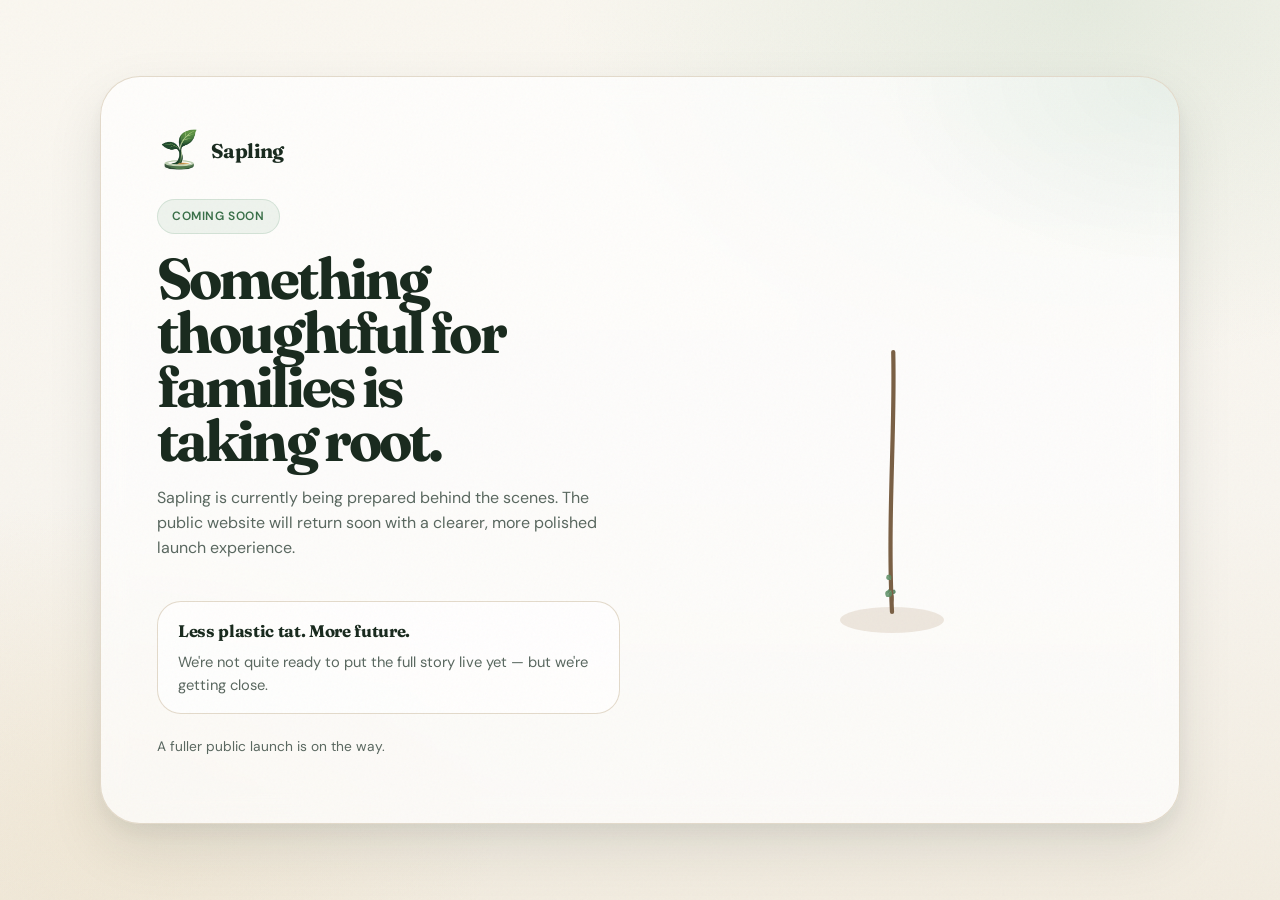
==== index.html @ 459cd0f6 "feat: rebuild tree animation as canvas-based growing sapling" ====
<!DOCTYPE html>
<html lang="en-GB">
<head>
  <link rel="icon" href="/sapling.ico" sizes="any">
  <link rel="icon" type="image/png" href="/sapling.png">
  <link rel="apple-touch-icon" href="/sapling.png">
  <link rel="preconnect" href="https://fonts.googleapis.com">
  <link rel="preconnect" href="https://fonts.gstatic.com" crossorigin>
  <link href="https://fonts.googleapis.com/css2?family=DM+Sans:ital,opsz,wght@0,9..40,400;0,9..40,500;0,9..40,600;0,9..40,700;1,9..40,400&family=Fraunces:ital,opsz,wght@0,9..144,400;0,9..144,600;0,9..144,700;0,9..144,800;1,9..144,400;1,9..144,700&display=swap" rel="stylesheet">
  <meta charset="UTF-8" />
  <meta name="viewport" content="width=device-width, initial-scale=1.0" />
  <title>Sapling — Coming soon</title>
  <meta name="description" content="Sapling is preparing something thoughtful for families. Public website coming soon." />
  <style>
    :root {
      --bg: #f8f5ef; --text: #1a2b1f; --muted: #5a6860;
      --line: #e0d6c6; --green: #3a7049;
      --sh-lg: 0 8px 18px rgba(26,43,31,.05), 0 24px 56px rgba(26,43,31,.10);
      --radius: 24px; --radius-xl: 40px; --max: 1080px;
    }
    *, *::before, *::after { box-sizing: border-box; }
    body {
      margin: 0; min-height: 100vh;
      font-family: 'DM Sans', ui-sans-serif, system-ui, sans-serif;
      color: var(--text);
      background-color: var(--bg);
      background-image:
        radial-gradient(ellipse 820px 560px at 85% 0%, rgba(104,160,120,.14) 0%, transparent 65%),
        radial-gradient(ellipse 620px 480px at 8% 90%, rgba(200,154,63,.08) 0%, transparent 65%),
        linear-gradient(180deg, #faf7f0 0%, #f8f5ef 55%, #f2ece0 100%);
      line-height: 1.55; -webkit-font-smoothing: antialiased;
      display: grid; place-items: center; padding: 24px;
    }
    body::after {
      content: ''; position: fixed; inset: 0; pointer-events: none; z-index: 9999;
      background-image: url("data:image/svg+xml,%3Csvg viewBox='0 0 512 512' xmlns='http://www.w3.org/2000/svg'%3E%3Cfilter id='n'%3E%3CfeTurbulence type='fractalNoise' baseFrequency='0.75' numOctaves='4' stitchTiles='stitch'/%3E%3C/filter%3E%3Crect width='100%25' height='100%25' filter='url(%23n)'/%3E%3C/svg%3E");
      opacity: .032; mix-blend-mode: multiply;
    }
    .panel {
      width: min(var(--max), 100%);
      background: rgba(255,255,255,.72);
      border: 1px solid rgba(224,214,198,.9);
      border-radius: var(--radius-xl);
      box-shadow: var(--sh-lg);
      backdrop-filter: blur(12px);
      padding: 52px 56px;
      overflow: hidden; position: relative;
      display: grid; grid-template-columns: 1fr 1fr;
      gap: 40px; align-items: center; min-height: 520px;
    }
    .panel::before {
      content: ''; position: absolute; inset: 0;
      background: radial-gradient(ellipse 500px 320px at 100% 0%, rgba(104,160,120,.12) 0%, transparent 60%);
      pointer-events: none;
    }
    .panel-text {
      display: flex; flex-direction: column; align-items: flex-start;
      position: relative; z-index: 1;
    }
    .panel-tree {
      display: flex; align-items: flex-end; justify-content: center;
      position: relative; z-index: 1;
    }
    .brand {
      display: inline-flex; align-items: center; gap: 12px;
      font-family: 'Fraunces', serif; font-weight: 700;
      font-size: 1.25rem; letter-spacing: -.03em;
    }
    .brand img { width: 42px; height: 42px; object-fit: contain; }
    .eyebrow {
      display: inline-flex; align-items: center; gap: 8px;
      margin-top: 28px; align-self: flex-start;
      background: rgba(104,160,120,.1); color: var(--green);
      border: 1px solid rgba(104,160,120,.2);
      padding: 7px 14px; border-radius: 999px;
      font-weight: 600; font-size: 12px; letter-spacing: .05em; text-transform: uppercase;
    }
    h1 {
      margin: 18px 0 0;
      font-family: 'Fraunces', Georgia, serif;
      font-size: clamp(2.4rem, 4.5vw, 4.4rem);
      line-height: .94; letter-spacing: -.05em; max-width: 10ch;
    }
    .lead {
      margin-top: 18px; max-width: 36rem;
      color: var(--muted); font-size: clamp(1rem, 1.2vw, 1.1rem);
    }
    .quote {
      margin-top: 24px; padding: 16px 20px;
      border-radius: var(--radius);
      background: rgba(255,255,255,.7);
      border: 1px solid rgba(224,214,198,.9);
    }
    .quote strong {
      display: block; font-family: 'Fraunces', serif;
      font-size: 1.05rem; letter-spacing: -.02em;
    }
    .quote span { display: block; margin-top: 7px; color: var(--muted); font-size: .92rem; }
    .foot { margin-top: 22px; color: var(--muted); font-size: .86rem; }
    #treeCanvas { display: block; }
    @media (max-width: 800px) {
      .panel { grid-template-columns: 1fr; padding: 32px 28px; min-height: unset; gap: 0; }
      .panel-tree { margin-top: 24px; }
      .eyebrow { margin-top: 22px; }
      h1 { max-width: 100%; }
    }
  </style>
</head>
<body>
  <main class="panel">
    <div class="panel-text">
      <div class="brand">
        <img src="/sapling.png" alt="Sapling logo">
        <span>Sapling</span>
      </div>
      <span class="eyebrow">Coming soon</span>
      <h1>Something thoughtful for families is taking root.</h1>
      <p class="lead">Sapling is currently being prepared behind the scenes. The public website will return soon with a clearer, more polished launch experience.</p>
      <div class="quote">
        <strong>Less plastic tat. More future.</strong>
        <span>We're not quite ready to put the full story live yet — but we're getting close.</span>
      </div>
      <p class="foot">A fuller public launch is on the way.</p>
    </div>
    <div class="panel-tree" aria-hidden="true">
      <canvas id="treeCanvas" width="300" height="420"></canvas>
    </div>
  </main>

  <script>
  (function () {
    var canvas = document.getElementById('treeCanvas');
    var ctx = canvas.getContext('2d');
    var W = canvas.width, H = canvas.height;

    // Responsive size on mobile
    if (window.innerWidth <= 800) {
      canvas.width = 240; canvas.height = 300;
      W = 240; H = 300;
    }

    var GY = H - 48;   // ground y
    var RX = W * 0.5;  // root x

    // Colours
    var TRUNK  = '#7a6045';
    var BARK   = '#9a7a58';
    var LD     = '#2d5e3c';
    var LM     = '#3a7049';
    var LL     = '#5d9066';
    var LH     = '#7ab580';
    var GOLD   = '#c89a3f';
    var SOIL   = 'rgba(165,135,95,0.18)';

    // Cubic bezier eval
    function cbez(p0, p1, p2, p3, t) {
      var u=1-t;
      return {
        x: u*u*u*p0.x + 3*u*u*t*p1.x + 3*u*t*t*p2.x + t*t*t*p3.x,
        y: u*u*u*p0.y + 3*u*u*t*p1.y + 3*u*t*t*p2.y + t*t*t*p3.y
      };
    }
    function lerp(a,b,t){return a+(b-a)*t;}
    function clamp(v,a,b){return Math.max(a,Math.min(b,v));}
    function easeOut3(t){return 1-Math.pow(1-t,3);}
    function easeOut2(t){return 1-Math.pow(1-t,2);}

    // Trunk bezier — thin sapling curve, slightly bowing left
    var TH = GY - 30;  // trunk total pixel height
    var tp = [
      {x: RX,     y: GY},
      {x: RX - 6, y: GY - TH*0.35},
      {x: RX + 9, y: GY - TH*0.68},
      {x: RX - 4, y: GY - TH}
    ];

    function trunkAt(t) { return cbez(tp[0],tp[1],tp[2],tp[3],t); }
    function trunkDir(t) {
      var dt=0.01, a=trunkAt(Math.max(0,t-dt)), b=trunkAt(Math.min(1,t+dt));
      return Math.atan2(b.y-a.y, b.x-a.x);
    }

    // Leaves: {t, side(-1/0/1), sz, col, bloom}
    var leafDefs = [
      {t:0.08, side:-1, sz:8,  col:LL,  bloom:0.20},
      {t:0.12, side: 1, sz:7,  col:LL,  bloom:0.23},
      {t:0.18, side:-1, sz:9,  col:LM,  bloom:0.27},
      {t:0.23, side: 1, sz:8,  col:LM,  bloom:0.30},
      {t:0.30, side:-1, sz:10, col:LM,  bloom:0.35},
      {t:0.36, side: 1, sz:9,  col:LD,  bloom:0.39},
      {t:0.43, side:-1, sz:10, col:LD,  bloom:0.44},
      {t:0.50, side: 1, sz:11, col:LM,  bloom:0.49},
      {t:0.56, side:-1, sz:10, col:LD,  bloom:0.54},
      {t:0.63, side: 1, sz:10, col:LM,  bloom:0.59},
      {t:0.70, side:-1, sz:9,  col:LD,  bloom:0.64},
      {t:0.76, side: 1, sz:9,  col:LM,  bloom:0.68},
      {t:0.83, side:-1, sz:8,  col:LD,  bloom:0.73},
      {t:0.88, side: 1, sz:8,  col:LM,  bloom:0.77},
      {t:0.93, side:-1, sz:7,  col:LD,  bloom:0.81},
      {t:0.97, side: 1, sz:7,  col:LM,  bloom:0.85},
      {t:1.00, side: 0, sz:9,  col:LH,  bloom:0.90},  // tip
      // Gold accent leaves
      {t:0.22, side:-1, sz:5,  col:GOLD, bloom:0.32},
      {t:0.51, side: 1, sz:5,  col:GOLD, bloom:0.55},
      {t:0.87, side:-1, sz:4,  col:GOLD, bloom:0.84},
    ];

    // Branches: {trunkT, angleDeg, len, width, bloom, leafTips}
    var branchDefs = [
      {trunkT:0.28, angleDeg:-58, len:H*0.14, w:2.2, bloom:0.40, tips:[LM,LL]},
      {trunkT:0.37, angleDeg: 54, len:H*0.13, w:2.2, bloom:0.46, tips:[LD,LM]},
      {trunkT:0.50, angleDeg:-48, len:H*0.12, w:1.8, bloom:0.54, tips:[LM,LH]},
      {trunkT:0.60, angleDeg: 46, len:H*0.11, w:1.8, bloom:0.60, tips:[LD,LM]},
      {trunkT:0.71, angleDeg:-40, len:H*0.09, w:1.4, bloom:0.67, tips:[LM]},
      {trunkT:0.80, angleDeg: 38, len:H*0.08, w:1.4, bloom:0.73, tips:[LD]},
      {trunkT:0.89, angleDeg:-32, len:H*0.06, w:1.0, bloom:0.79, tips:[LM]},
      {trunkT:0.94, angleDeg: 30, len:H*0.05, w:1.0, bloom:0.84, tips:[LH]},
    ];

    // Draw a single teardrop leaf
    function drawLeaf(x, y, angle, sz, alpha, col) {
      ctx.save();
      ctx.globalAlpha = alpha;
      ctx.translate(x, y);
      ctx.rotate(angle);
      ctx.beginPath();
      ctx.moveTo(0, 0);
      ctx.bezierCurveTo( sz*0.55,-sz*0.25, sz*0.65,-sz*0.75, 0,-sz);
      ctx.bezierCurveTo(-sz*0.65,-sz*0.75,-sz*0.55,-sz*0.25, 0, 0);
      ctx.fillStyle = col;
      ctx.fill();
      // mid vein
      ctx.beginPath();
      ctx.moveTo(0,0);
      ctx.lineTo(0,-sz*0.72);
      ctx.strokeStyle = 'rgba(255,255,255,0.22)';
      ctx.lineWidth = 0.6;
      ctx.stroke();
      ctx.restore();
    }

    // Trunk segment drawing (stroked bezier up to t=progress)
    function drawTrunk(progress) {
      var steps = 80;
      ctx.beginPath();
      var p = trunkAt(0);
      ctx.moveTo(p.x, p.y);
      for (var i=1; i<=steps; i++) {
        var t = (i/steps)*progress;
        p = trunkAt(t);
        ctx.lineTo(p.x, p.y);
      }
      // gradient stroke: thicker at base
      var baseW = W*0.018, tipW = W*0.005;
      ctx.strokeStyle = TRUNK;
      ctx.lineWidth = lerp(baseW, tipW, progress*0.4);
      ctx.lineCap = 'round';
      ctx.lineJoin = 'round';
      ctx.stroke();
    }

    // Draw a branch
    function drawBranch(b, progress) {
      if (progress <= 0) return;
      var bp = trunkAt(b.trunkT);
      var baseAng = trunkDir(b.trunkT);
      var ang = baseAng + b.angleDeg * Math.PI/180;
      var ex = bp.x + Math.cos(ang)*b.len*progress;
      var ey = bp.y + Math.sin(ang)*b.len*progress;
      // slight bow
      var cx = bp.x + Math.cos(ang)*b.len*0.45 + Math.sin(ang)*5;
      var cy = bp.y + Math.sin(ang)*b.len*0.45 - Math.cos(ang)*5;
      ctx.beginPath();
      ctx.moveTo(bp.x, bp.y);
      ctx.quadraticCurveTo(cx, cy, ex, ey);
      ctx.strokeStyle = BARK;
      ctx.lineWidth = b.w;
      ctx.lineCap = 'round';
      ctx.stroke();
      // tip leaves
      if (progress > 0.7) {
        var tp2 = clamp((progress-0.7)/0.3, 0, 1);
        for (var i=0; i<b.tips.length; i++) {
          var offset = (i - (b.tips.length-1)*0.5) * 0.35;
          var la = ang - Math.PI/2 + offset;
          drawLeaf(ex, ey, la, 8-i, easeOut2(tp2)*0.9, b.tips[i]);
        }
      }
    }

    function drawSoil() {
      ctx.beginPath();
      ctx.ellipse(RX, GY+8, 52, 13, 0, 0, Math.PI*2);
      ctx.fillStyle = SOIL;
      ctx.fill();
    }

    // Tiny seed/sprout at very start (phase 0-0.08)
    function drawSprout(phase) {
      if (phase <= 0) return;
      var h = 18*phase;
      // tiny curved stem
      ctx.beginPath();
      ctx.moveTo(RX, GY-2);
      ctx.bezierCurveTo(RX-2, GY-h*0.4, RX+3, GY-h*0.7, RX, GY-h);
      ctx.strokeStyle = TRUNK;
      ctx.lineWidth = 1.8;
      ctx.lineCap = 'round';
      ctx.stroke();
      // seed leaves
      if (phase > 0.4) {
        var la = clamp((phase-0.4)/0.6, 0, 1);
        var sx = RX, sy = GY-h;
        drawLeaf(sx, sy, -0.6, 6*la, la*0.8, LL);
        drawLeaf(sx, sy,  0.6, 5*la, la*0.8, LM);
      }
    }

    var startTime = null;
    var TOTAL = 8500; // ms for full growth

    function draw(ts) {
      if (!startTime) startTime = ts;
      var raw = clamp((ts-startTime)/TOTAL, 0, 1);

      ctx.clearRect(0, 0, W, H);
      drawSoil();

      // Phase gating:
      // 0–0.10 : sprout
      // 0.08–0.60: trunk grows
      // 0.38+  : leaves emerge
      // 0.40+  : branches extend

      // Sprout
      var sproutP = clamp(raw/0.10, 0, 1);
      drawSprout(easeOut2(sproutP));

      // Trunk (overlaps sprout, fades in naturally)
      var trunkP = clamp((raw-0.06)/0.54, 0, 1);
      if (trunkP > 0) drawTrunk(easeOut3(trunkP));

      // Leaves
      for (var i=0; i<leafDefs.length; i++) {
        var ld = leafDefs[i];
        if (raw < ld.bloom) continue;
        var lp = clamp((raw-ld.bloom)/0.07, 0, 1);
        var spring = 1 + Math.sin(lp*Math.PI)*0.25; // little overshoot
        var scale = easeOut2(lp) * (lp < 0.5 ? spring : 1);
        var tp3 = trunkAt(ld.t * easeOut3(trunkP));
        if (tp3.y > GY+2) continue;
        var baseAng = trunkDir(ld.t * Math.max(easeOut3(trunkP),0.01));
        var leafAng;
        if (ld.side === 0) {
          leafAng = baseAng - Math.PI/2;
        } else {
          leafAng = baseAng + ld.side * (0.85 + ld.t*0.25);
        }
        ctx.save();
        ctx.translate(tp3.x, tp3.y);
        ctx.scale(scale, scale);
        ctx.translate(-tp3.x, -tp3.y);
        drawLeaf(tp3.x, tp3.y, leafAng, ld.sz, 0.88, ld.col);
        ctx.restore();
      }

      // Branches
      for (var j=0; j<branchDefs.length; j++) {
        var bd = branchDefs[j];
        if (raw < bd.bloom) continue;
        var bp2 = clamp((raw-bd.bloom)/0.14, 0, 1);
        drawBranch(bd, easeOut3(bp2));
      }

      if (raw < 1) {
        requestAnimationFrame(draw);
      } else {
        requestAnimationFrame(sway);
      }
    }

    // After growth: gentle sway loop
    var swayStart = null;
    function sway(ts) {
      if (!swayStart) swayStart = ts;
      var angle = Math.sin((ts-swayStart)*0.00065) * 0.022;
      ctx.clearRect(0, 0, W, H);
      ctx.save();
      ctx.translate(RX, GY);
      ctx.rotate(angle);
      ctx.translate(-RX, -GY);
      drawSoil();
      drawTrunk(1);
      for (var i=0; i<leafDefs.length; i++) {
        var ld = leafDefs[i];
        var tp4 = trunkAt(ld.t);
        if (tp4.y > GY+2) continue;
        var baseAng = trunkDir(ld.t);
        var leafAng = ld.side===0 ? baseAng-Math.PI/2 : baseAng+ld.side*(0.85+ld.t*0.25);
        drawLeaf(tp4.x, tp4.y, leafAng, ld.sz, 0.88, ld.col);
      }
      for (var j=0; j<branchDefs.length; j++) {
        drawBranch(branchDefs[j], 1);
      }
      ctx.restore();
      requestAnimationFrame(sway);
    }

    requestAnimationFrame(draw);
  })();
  </script>
</body>
</html>
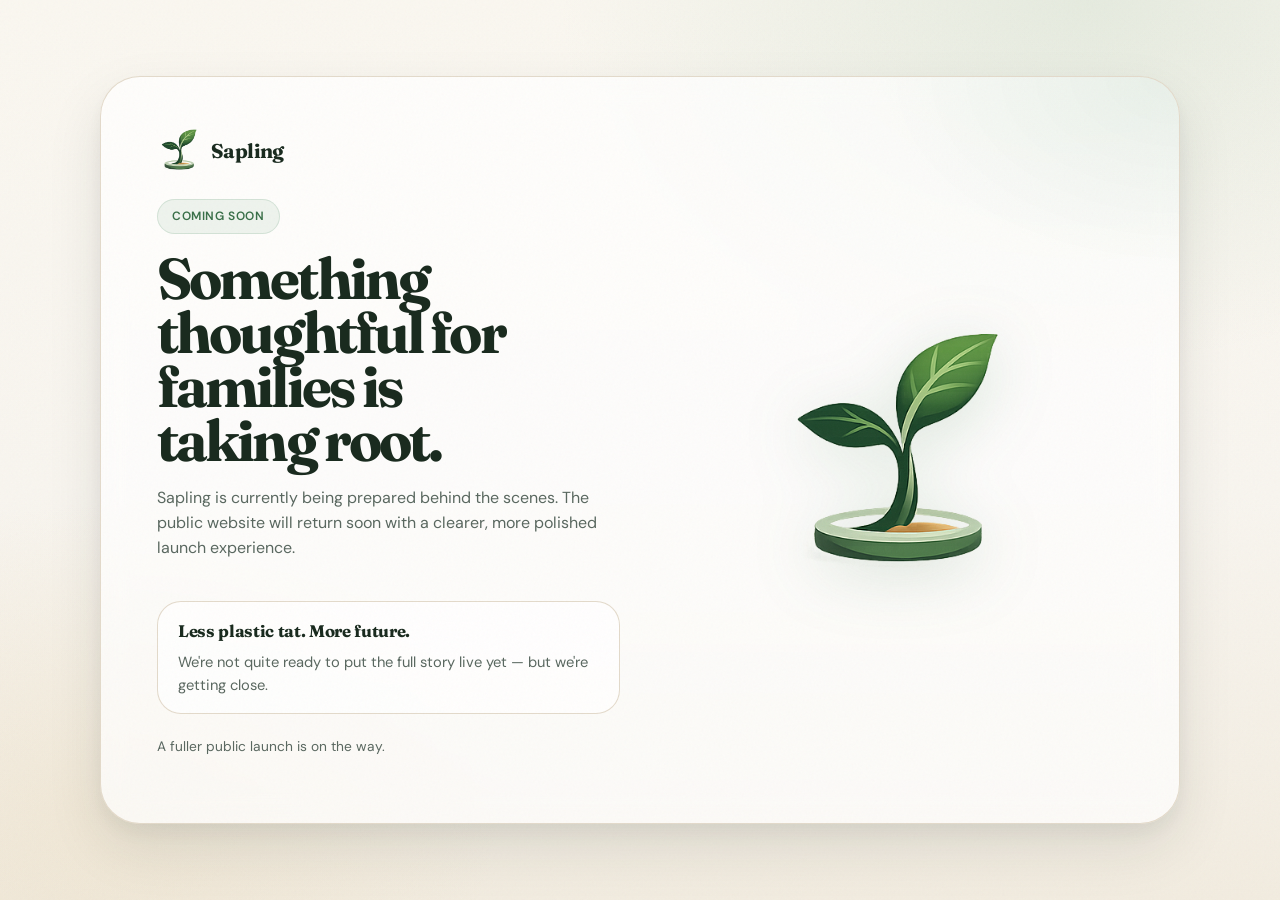
==== commit 3fc69aa6: "fix: replace canvas animation with swaying logo" ====
--- a/index.html
+++ b/index.html
@@ -97,10 +97,22 @@
     }
     .quote span { display: block; margin-top: 7px; color: var(--muted); font-size: .92rem; }
     .foot { margin-top: 22px; color: var(--muted); font-size: .86rem; }
-    #treeCanvas { display: block; }
+    .sapling-logo-large {
+      width: 240px;
+      height: 240px;
+      object-fit: contain;
+      transform-origin: center 85%;
+      animation: sapling-sway 5s ease-in-out infinite alternate;
+      filter: drop-shadow(0 12px 32px rgba(58,112,73,.18));
+    }
+    @keyframes sapling-sway {
+      0%   { transform: rotate(-3deg); }
+      100% { transform: rotate(3deg); }
+    }
     @media (max-width: 800px) {
       .panel { grid-template-columns: 1fr; padding: 32px 28px; min-height: unset; gap: 0; }
       .panel-tree { margin-top: 24px; }
+      .sapling-logo-large { width: 160px; height: 160px; }
       .eyebrow { margin-top: 22px; }
       h1 { max-width: 100%; }
     }
@@ -123,7 +135,7 @@
       <p class="foot">A fuller public launch is on the way.</p>
     </div>
     <div class="panel-tree" aria-hidden="true">
-      <canvas id="treeCanvas" width="300" height="420"></canvas>
+      <img class="sapling-logo-large" src="/sapling.png" alt="">
     </div>
   </main>
 
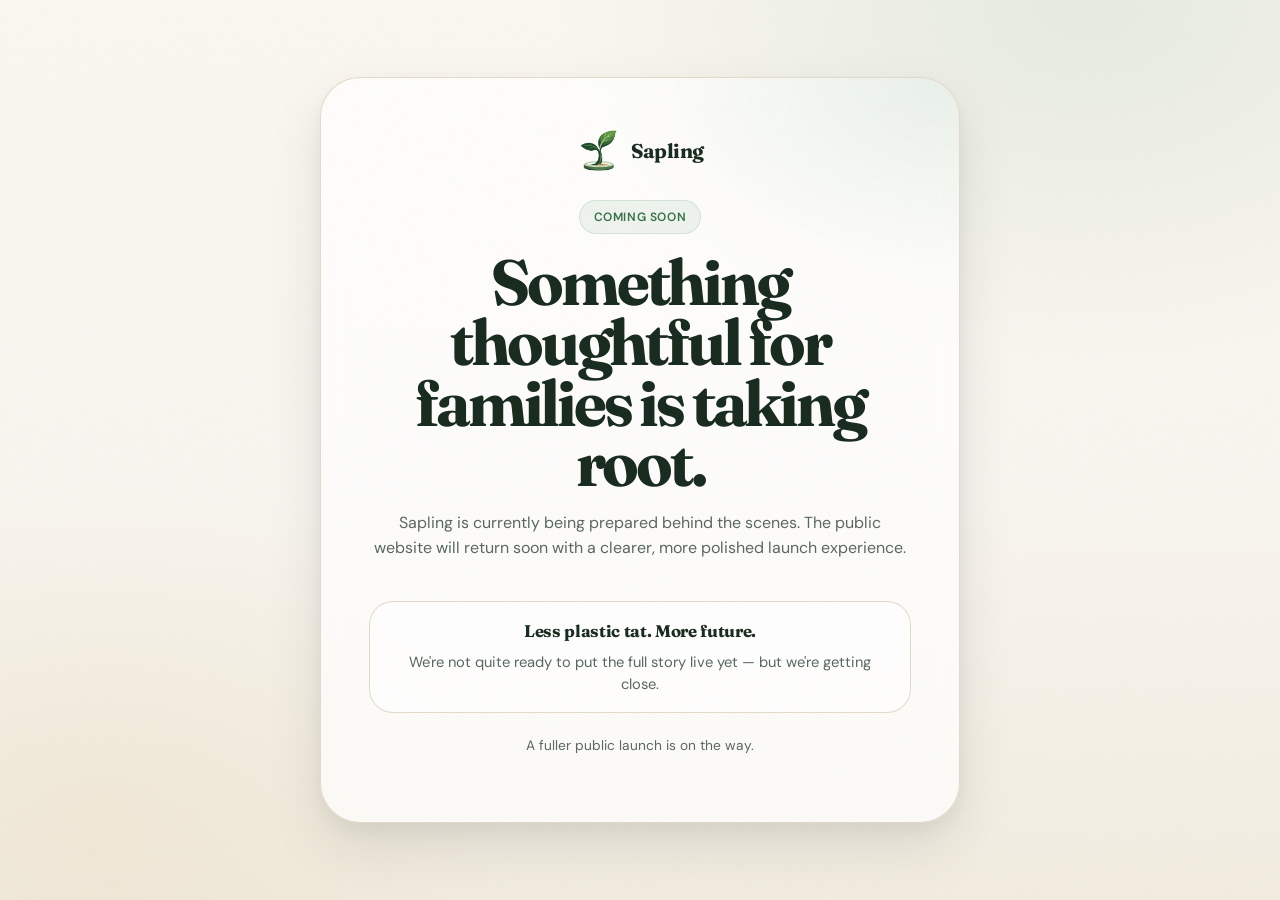
==== commit 043c7b08: "fix: remove animation, centre coming soon text" ====
--- a/index.html
+++ b/index.html
@@ -16,7 +16,7 @@
       --bg: #f8f5ef; --text: #1a2b1f; --muted: #5a6860;
       --line: #e0d6c6; --green: #3a7049;
       --sh-lg: 0 8px 18px rgba(26,43,31,.05), 0 24px 56px rgba(26,43,31,.10);
-      --radius: 24px; --radius-xl: 40px; --max: 1080px;
+      --radius: 24px; --radius-xl: 40px; --max: 640px;
     }
     *, *::before, *::after { box-sizing: border-box; }
     body {
@@ -43,383 +43,76 @@
       border-radius: var(--radius-xl);
       box-shadow: var(--sh-lg);
       backdrop-filter: blur(12px);
-      padding: 52px 56px;
+      padding: 52px 48px;
       overflow: hidden; position: relative;
-      display: grid; grid-template-columns: 1fr 1fr;
-      gap: 40px; align-items: center; min-height: 520px;
+      display: flex; flex-direction: column;
+      align-items: center; text-align: center;
     }
     .panel::before {
       content: ''; position: absolute; inset: 0;
       background: radial-gradient(ellipse 500px 320px at 100% 0%, rgba(104,160,120,.12) 0%, transparent 60%);
       pointer-events: none;
     }
-    .panel-text {
-      display: flex; flex-direction: column; align-items: flex-start;
-      position: relative; z-index: 1;
-    }
-    .panel-tree {
-      display: flex; align-items: flex-end; justify-content: center;
-      position: relative; z-index: 1;
-    }
     .brand {
       display: inline-flex; align-items: center; gap: 12px;
       font-family: 'Fraunces', serif; font-weight: 700;
       font-size: 1.25rem; letter-spacing: -.03em;
+      position: relative; z-index: 1;
     }
     .brand img { width: 42px; height: 42px; object-fit: contain; }
     .eyebrow {
       display: inline-flex; align-items: center; gap: 8px;
-      margin-top: 28px; align-self: flex-start;
+      margin-top: 28px;
       background: rgba(104,160,120,.1); color: var(--green);
       border: 1px solid rgba(104,160,120,.2);
       padding: 7px 14px; border-radius: 999px;
       font-weight: 600; font-size: 12px; letter-spacing: .05em; text-transform: uppercase;
+      position: relative; z-index: 1;
     }
     h1 {
       margin: 18px 0 0;
       font-family: 'Fraunces', Georgia, serif;
-      font-size: clamp(2.4rem, 4.5vw, 4.4rem);
-      line-height: .94; letter-spacing: -.05em; max-width: 10ch;
+      font-size: clamp(2.4rem, 5vw, 4rem);
+      line-height: .94; letter-spacing: -.05em;
+      position: relative; z-index: 1;
     }
     .lead {
-      margin-top: 18px; max-width: 36rem;
-      color: var(--muted); font-size: clamp(1rem, 1.2vw, 1.1rem);
+      margin-top: 18px; max-width: 34rem;
+      color: var(--muted); font-size: clamp(1rem, 1.2vw, 1.08rem);
+      position: relative; z-index: 1;
     }
     .quote {
       margin-top: 24px; padding: 16px 20px;
       border-radius: var(--radius);
       background: rgba(255,255,255,.7);
       border: 1px solid rgba(224,214,198,.9);
+      position: relative; z-index: 1;
     }
     .quote strong {
       display: block; font-family: 'Fraunces', serif;
       font-size: 1.05rem; letter-spacing: -.02em;
     }
     .quote span { display: block; margin-top: 7px; color: var(--muted); font-size: .92rem; }
-    .foot { margin-top: 22px; color: var(--muted); font-size: .86rem; }
-    .sapling-logo-large {
-      width: 240px;
-      height: 240px;
-      object-fit: contain;
-      transform-origin: center 85%;
-      animation: sapling-sway 5s ease-in-out infinite alternate;
-      filter: drop-shadow(0 12px 32px rgba(58,112,73,.18));
-    }
-    @keyframes sapling-sway {
-      0%   { transform: rotate(-3deg); }
-      100% { transform: rotate(3deg); }
-    }
-    @media (max-width: 800px) {
-      .panel { grid-template-columns: 1fr; padding: 32px 28px; min-height: unset; gap: 0; }
-      .panel-tree { margin-top: 24px; }
-      .sapling-logo-large { width: 160px; height: 160px; }
-      .eyebrow { margin-top: 22px; }
-      h1 { max-width: 100%; }
+    .foot { margin-top: 22px; color: var(--muted); font-size: .86rem; position: relative; z-index: 1; }
+    @media (max-width: 600px) {
+      .panel { padding: 36px 28px; }
     }
   </style>
 </head>
 <body>
   <main class="panel">
-    <div class="panel-text">
-      <div class="brand">
-        <img src="/sapling.png" alt="Sapling logo">
-        <span>Sapling</span>
-      </div>
-      <span class="eyebrow">Coming soon</span>
-      <h1>Something thoughtful for families is taking root.</h1>
-      <p class="lead">Sapling is currently being prepared behind the scenes. The public website will return soon with a clearer, more polished launch experience.</p>
-      <div class="quote">
-        <strong>Less plastic tat. More future.</strong>
-        <span>We're not quite ready to put the full story live yet — but we're getting close.</span>
-      </div>
-      <p class="foot">A fuller public launch is on the way.</p>
+    <div class="brand">
+      <img src="/sapling.png" alt="Sapling logo">
+      <span>Sapling</span>
     </div>
-    <div class="panel-tree" aria-hidden="true">
-      <img class="sapling-logo-large" src="/sapling.png" alt="">
+    <span class="eyebrow">Coming soon</span>
+    <h1>Something thoughtful for families is taking root.</h1>
+    <p class="lead">Sapling is currently being prepared behind the scenes. The public website will return soon with a clearer, more polished launch experience.</p>
+    <div class="quote">
+      <strong>Less plastic tat. More future.</strong>
+      <span>We're not quite ready to put the full story live yet — but we're getting close.</span>
     </div>
+    <p class="foot">A fuller public launch is on the way.</p>
   </main>
-
-  <script>
-  (function () {
-    var canvas = document.getElementById('treeCanvas');
-    var ctx = canvas.getContext('2d');
-    var W = canvas.width, H = canvas.height;
-
-    // Responsive size on mobile
-    if (window.innerWidth <= 800) {
-      canvas.width = 240; canvas.height = 300;
-      W = 240; H = 300;
-    }
-
-    var GY = H - 48;   // ground y
-    var RX = W * 0.5;  // root x
-
-    // Colours
-    var TRUNK  = '#7a6045';
-    var BARK   = '#9a7a58';
-    var LD     = '#2d5e3c';
-    var LM     = '#3a7049';
-    var LL     = '#5d9066';
-    var LH     = '#7ab580';
-    var GOLD   = '#c89a3f';
-    var SOIL   = 'rgba(165,135,95,0.18)';
-
-    // Cubic bezier eval
-    function cbez(p0, p1, p2, p3, t) {
-      var u=1-t;
-      return {
-        x: u*u*u*p0.x + 3*u*u*t*p1.x + 3*u*t*t*p2.x + t*t*t*p3.x,
-        y: u*u*u*p0.y + 3*u*u*t*p1.y + 3*u*t*t*p2.y + t*t*t*p3.y
-      };
-    }
-    function lerp(a,b,t){return a+(b-a)*t;}
-    function clamp(v,a,b){return Math.max(a,Math.min(b,v));}
-    function easeOut3(t){return 1-Math.pow(1-t,3);}
-    function easeOut2(t){return 1-Math.pow(1-t,2);}
-
-    // Trunk bezier — thin sapling curve, slightly bowing left
-    var TH = GY - 30;  // trunk total pixel height
-    var tp = [
-      {x: RX,     y: GY},
-      {x: RX - 6, y: GY - TH*0.35},
-      {x: RX + 9, y: GY - TH*0.68},
-      {x: RX - 4, y: GY - TH}
-    ];
-
-    function trunkAt(t) { return cbez(tp[0],tp[1],tp[2],tp[3],t); }
-    function trunkDir(t) {
-      var dt=0.01, a=trunkAt(Math.max(0,t-dt)), b=trunkAt(Math.min(1,t+dt));
-      return Math.atan2(b.y-a.y, b.x-a.x);
-    }
-
-    // Leaves: {t, side(-1/0/1), sz, col, bloom}
-    var leafDefs = [
-      {t:0.08, side:-1, sz:8,  col:LL,  bloom:0.20},
-      {t:0.12, side: 1, sz:7,  col:LL,  bloom:0.23},
-      {t:0.18, side:-1, sz:9,  col:LM,  bloom:0.27},
-      {t:0.23, side: 1, sz:8,  col:LM,  bloom:0.30},
-      {t:0.30, side:-1, sz:10, col:LM,  bloom:0.35},
-      {t:0.36, side: 1, sz:9,  col:LD,  bloom:0.39},
-      {t:0.43, side:-1, sz:10, col:LD,  bloom:0.44},
-      {t:0.50, side: 1, sz:11, col:LM,  bloom:0.49},
-      {t:0.56, side:-1, sz:10, col:LD,  bloom:0.54},
-      {t:0.63, side: 1, sz:10, col:LM,  bloom:0.59},
-      {t:0.70, side:-1, sz:9,  col:LD,  bloom:0.64},
-      {t:0.76, side: 1, sz:9,  col:LM,  bloom:0.68},
-      {t:0.83, side:-1, sz:8,  col:LD,  bloom:0.73},
-      {t:0.88, side: 1, sz:8,  col:LM,  bloom:0.77},
-      {t:0.93, side:-1, sz:7,  col:LD,  bloom:0.81},
-      {t:0.97, side: 1, sz:7,  col:LM,  bloom:0.85},
-      {t:1.00, side: 0, sz:9,  col:LH,  bloom:0.90},  // tip
-      // Gold accent leaves
-      {t:0.22, side:-1, sz:5,  col:GOLD, bloom:0.32},
-      {t:0.51, side: 1, sz:5,  col:GOLD, bloom:0.55},
-      {t:0.87, side:-1, sz:4,  col:GOLD, bloom:0.84},
-    ];
-
-    // Branches: {trunkT, angleDeg, len, width, bloom, leafTips}
-    var branchDefs = [
-      {trunkT:0.28, angleDeg:-58, len:H*0.14, w:2.2, bloom:0.40, tips:[LM,LL]},
-      {trunkT:0.37, angleDeg: 54, len:H*0.13, w:2.2, bloom:0.46, tips:[LD,LM]},
-      {trunkT:0.50, angleDeg:-48, len:H*0.12, w:1.8, bloom:0.54, tips:[LM,LH]},
-      {trunkT:0.60, angleDeg: 46, len:H*0.11, w:1.8, bloom:0.60, tips:[LD,LM]},
-      {trunkT:0.71, angleDeg:-40, len:H*0.09, w:1.4, bloom:0.67, tips:[LM]},
-      {trunkT:0.80, angleDeg: 38, len:H*0.08, w:1.4, bloom:0.73, tips:[LD]},
-      {trunkT:0.89, angleDeg:-32, len:H*0.06, w:1.0, bloom:0.79, tips:[LM]},
-      {trunkT:0.94, angleDeg: 30, len:H*0.05, w:1.0, bloom:0.84, tips:[LH]},
-    ];
-
-    // Draw a single teardrop leaf
-    function drawLeaf(x, y, angle, sz, alpha, col) {
-      ctx.save();
-      ctx.globalAlpha = alpha;
-      ctx.translate(x, y);
-      ctx.rotate(angle);
-      ctx.beginPath();
-      ctx.moveTo(0, 0);
-      ctx.bezierCurveTo( sz*0.55,-sz*0.25, sz*0.65,-sz*0.75, 0,-sz);
-      ctx.bezierCurveTo(-sz*0.65,-sz*0.75,-sz*0.55,-sz*0.25, 0, 0);
-      ctx.fillStyle = col;
-      ctx.fill();
-      // mid vein
-      ctx.beginPath();
-      ctx.moveTo(0,0);
-      ctx.lineTo(0,-sz*0.72);
-      ctx.strokeStyle = 'rgba(255,255,255,0.22)';
-      ctx.lineWidth = 0.6;
-      ctx.stroke();
-      ctx.restore();
-    }
-
-    // Trunk segment drawing (stroked bezier up to t=progress)
-    function drawTrunk(progress) {
-      var steps = 80;
-      ctx.beginPath();
-      var p = trunkAt(0);
-      ctx.moveTo(p.x, p.y);
-      for (var i=1; i<=steps; i++) {
-        var t = (i/steps)*progress;
-        p = trunkAt(t);
-        ctx.lineTo(p.x, p.y);
-      }
-      // gradient stroke: thicker at base
-      var baseW = W*0.018, tipW = W*0.005;
-      ctx.strokeStyle = TRUNK;
-      ctx.lineWidth = lerp(baseW, tipW, progress*0.4);
-      ctx.lineCap = 'round';
-      ctx.lineJoin = 'round';
-      ctx.stroke();
-    }
-
-    // Draw a branch
-    function drawBranch(b, progress) {
-      if (progress <= 0) return;
-      var bp = trunkAt(b.trunkT);
-      var baseAng = trunkDir(b.trunkT);
-      var ang = baseAng + b.angleDeg * Math.PI/180;
-      var ex = bp.x + Math.cos(ang)*b.len*progress;
-      var ey = bp.y + Math.sin(ang)*b.len*progress;
-      // slight bow
-      var cx = bp.x + Math.cos(ang)*b.len*0.45 + Math.sin(ang)*5;
-      var cy = bp.y + Math.sin(ang)*b.len*0.45 - Math.cos(ang)*5;
-      ctx.beginPath();
-      ctx.moveTo(bp.x, bp.y);
-      ctx.quadraticCurveTo(cx, cy, ex, ey);
-      ctx.strokeStyle = BARK;
-      ctx.lineWidth = b.w;
-      ctx.lineCap = 'round';
-      ctx.stroke();
-      // tip leaves
-      if (progress > 0.7) {
-        var tp2 = clamp((progress-0.7)/0.3, 0, 1);
-        for (var i=0; i<b.tips.length; i++) {
-          var offset = (i - (b.tips.length-1)*0.5) * 0.35;
-          var la = ang - Math.PI/2 + offset;
-          drawLeaf(ex, ey, la, 8-i, easeOut2(tp2)*0.9, b.tips[i]);
-        }
-      }
-    }
-
-    function drawSoil() {
-      ctx.beginPath();
-      ctx.ellipse(RX, GY+8, 52, 13, 0, 0, Math.PI*2);
-      ctx.fillStyle = SOIL;
-      ctx.fill();
-    }
-
-    // Tiny seed/sprout at very start (phase 0-0.08)
-    function drawSprout(phase) {
-      if (phase <= 0) return;
-      var h = 18*phase;
-      // tiny curved stem
-      ctx.beginPath();
-      ctx.moveTo(RX, GY-2);
-      ctx.bezierCurveTo(RX-2, GY-h*0.4, RX+3, GY-h*0.7, RX, GY-h);
-      ctx.strokeStyle = TRUNK;
-      ctx.lineWidth = 1.8;
-      ctx.lineCap = 'round';
-      ctx.stroke();
-      // seed leaves
-      if (phase > 0.4) {
-        var la = clamp((phase-0.4)/0.6, 0, 1);
-        var sx = RX, sy = GY-h;
-        drawLeaf(sx, sy, -0.6, 6*la, la*0.8, LL);
-        drawLeaf(sx, sy,  0.6, 5*la, la*0.8, LM);
-      }
-    }
-
-    var startTime = null;
-    var TOTAL = 8500; // ms for full growth
-
-    function draw(ts) {
-      if (!startTime) startTime = ts;
-      var raw = clamp((ts-startTime)/TOTAL, 0, 1);
-
-      ctx.clearRect(0, 0, W, H);
-      drawSoil();
-
-      // Phase gating:
-      // 0–0.10 : sprout
-      // 0.08–0.60: trunk grows
-      // 0.38+  : leaves emerge
-      // 0.40+  : branches extend
-
-      // Sprout
-      var sproutP = clamp(raw/0.10, 0, 1);
-      drawSprout(easeOut2(sproutP));
-
-      // Trunk (overlaps sprout, fades in naturally)
-      var trunkP = clamp((raw-0.06)/0.54, 0, 1);
-      if (trunkP > 0) drawTrunk(easeOut3(trunkP));
-
-      // Leaves
-      for (var i=0; i<leafDefs.length; i++) {
-        var ld = leafDefs[i];
-        if (raw < ld.bloom) continue;
-        var lp = clamp((raw-ld.bloom)/0.07, 0, 1);
-        var spring = 1 + Math.sin(lp*Math.PI)*0.25; // little overshoot
-        var scale = easeOut2(lp) * (lp < 0.5 ? spring : 1);
-        var tp3 = trunkAt(ld.t * easeOut3(trunkP));
-        if (tp3.y > GY+2) continue;
-        var baseAng = trunkDir(ld.t * Math.max(easeOut3(trunkP),0.01));
-        var leafAng;
-        if (ld.side === 0) {
-          leafAng = baseAng - Math.PI/2;
-        } else {
-          leafAng = baseAng + ld.side * (0.85 + ld.t*0.25);
-        }
-        ctx.save();
-        ctx.translate(tp3.x, tp3.y);
-        ctx.scale(scale, scale);
-        ctx.translate(-tp3.x, -tp3.y);
-        drawLeaf(tp3.x, tp3.y, leafAng, ld.sz, 0.88, ld.col);
-        ctx.restore();
-      }
-
-      // Branches
-      for (var j=0; j<branchDefs.length; j++) {
-        var bd = branchDefs[j];
-        if (raw < bd.bloom) continue;
-        var bp2 = clamp((raw-bd.bloom)/0.14, 0, 1);
-        drawBranch(bd, easeOut3(bp2));
-      }
-
-      if (raw < 1) {
-        requestAnimationFrame(draw);
-      } else {
-        requestAnimationFrame(sway);
-      }
-    }
-
-    // After growth: gentle sway loop
-    var swayStart = null;
-    function sway(ts) {
-      if (!swayStart) swayStart = ts;
-      var angle = Math.sin((ts-swayStart)*0.00065) * 0.022;
-      ctx.clearRect(0, 0, W, H);
-      ctx.save();
-      ctx.translate(RX, GY);
-      ctx.rotate(angle);
-      ctx.translate(-RX, -GY);
-      drawSoil();
-      drawTrunk(1);
-      for (var i=0; i<leafDefs.length; i++) {
-        var ld = leafDefs[i];
-        var tp4 = trunkAt(ld.t);
-        if (tp4.y > GY+2) continue;
-        var baseAng = trunkDir(ld.t);
-        var leafAng = ld.side===0 ? baseAng-Math.PI/2 : baseAng+ld.side*(0.85+ld.t*0.25);
-        drawLeaf(tp4.x, tp4.y, leafAng, ld.sz, 0.88, ld.col);
-      }
-      for (var j=0; j<branchDefs.length; j++) {
-        drawBranch(branchDefs[j], 1);
-      }
-      ctx.restore();
-      requestAnimationFrame(sway);
-    }
-
-    requestAnimationFrame(draw);
-  })();
-  </script>
 </body>
 </html>
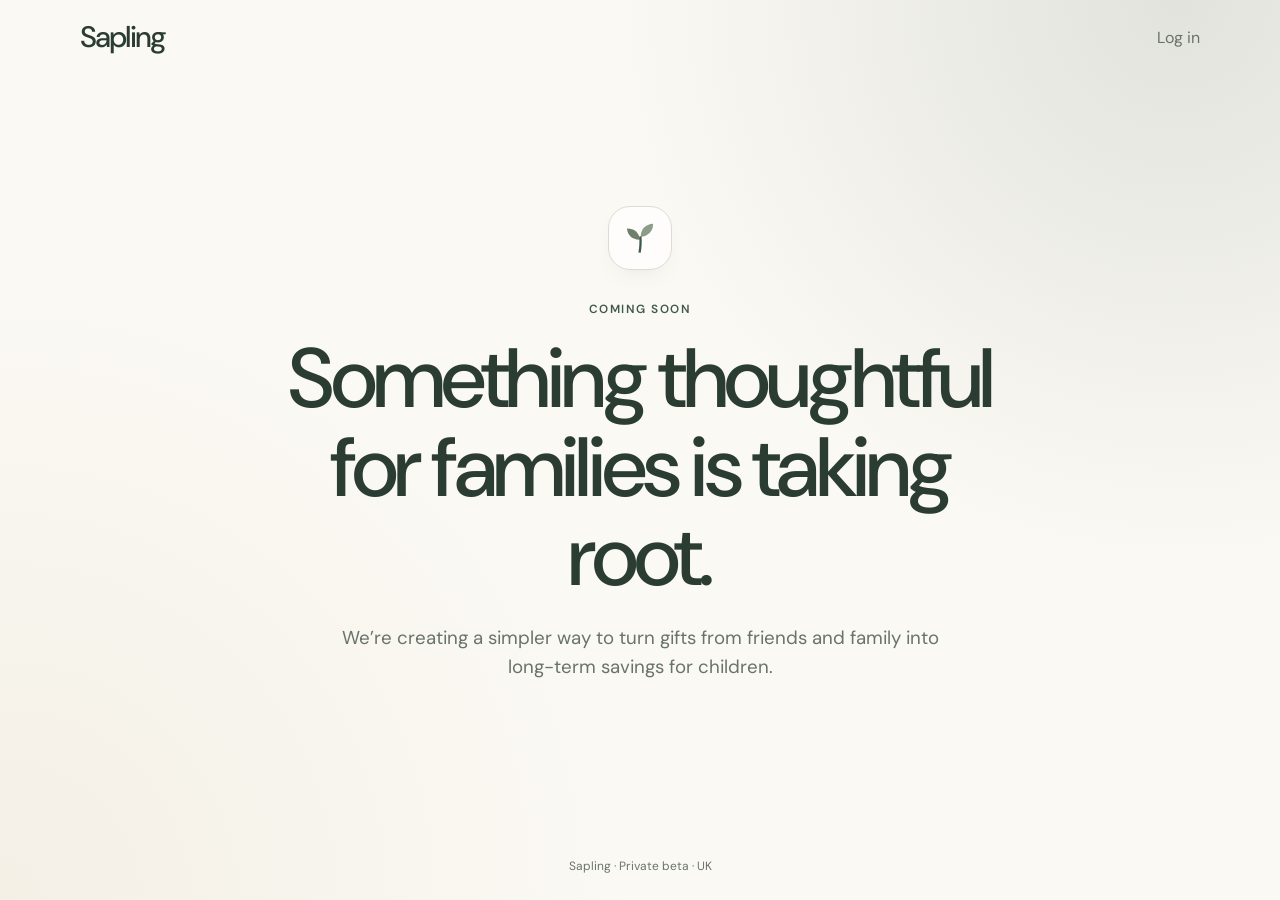
==== commit 6a124c91: "Separate public marketing from application" ====
--- a/index.html
+++ b/index.html
@@ -1,118 +1,32 @@
-<!DOCTYPE html>
+<!doctype html>
 <html lang="en-GB">
 <head>
-  <link rel="icon" href="/sapling.ico" sizes="any">
-  <link rel="icon" type="image/png" href="/sapling.png">
-  <link rel="apple-touch-icon" href="/sapling.png">
+  <meta charset="utf-8">
+  <meta name="viewport" content="width=device-width,initial-scale=1">
+  <meta name="theme-color" content="#405A49">
+  <title>Sapling — Coming soon</title>
+  <meta name="description" content="Something thoughtful for families is taking root.">
+  <link rel="icon" href="/favicon.svg" type="image/svg+xml">
   <link rel="preconnect" href="https://fonts.googleapis.com">
   <link rel="preconnect" href="https://fonts.gstatic.com" crossorigin>
-  <link href="https://fonts.googleapis.com/css2?family=DM+Sans:ital,opsz,wght@0,9..40,400;0,9..40,500;0,9..40,600;0,9..40,700;1,9..40,400&family=Fraunces:ital,opsz,wght@0,9..144,400;0,9..144,600;0,9..144,700;0,9..144,800;1,9..144,400;1,9..144,700&display=swap" rel="stylesheet">
-  <meta charset="UTF-8" />
-  <meta name="viewport" content="width=device-width, initial-scale=1.0" />
-  <title>Sapling — Coming soon</title>
-  <meta name="description" content="Sapling is preparing something thoughtful for families. Public website coming soon." />
-  <style>
-    :root {
-      --bg: #f8f5ef; --text: #1a2b1f; --muted: #5a6860;
-      --line: #e0d6c6; --green: #3a7049;
-      --sh-lg: 0 8px 18px rgba(26,43,31,.05), 0 24px 56px rgba(26,43,31,.10);
-      --radius: 24px; --radius-xl: 40px; --max: 640px;
-    }
-    *, *::before, *::after { box-sizing: border-box; }
-    body {
-      margin: 0; min-height: 100vh;
-      font-family: 'DM Sans', ui-sans-serif, system-ui, sans-serif;
-      color: var(--text);
-      background-color: var(--bg);
-      background-image:
-        radial-gradient(ellipse 820px 560px at 85% 0%, rgba(104,160,120,.14) 0%, transparent 65%),
-        radial-gradient(ellipse 620px 480px at 8% 90%, rgba(200,154,63,.08) 0%, transparent 65%),
-        linear-gradient(180deg, #faf7f0 0%, #f8f5ef 55%, #f2ece0 100%);
-      line-height: 1.55; -webkit-font-smoothing: antialiased;
-      display: grid; place-items: center; padding: 24px;
-    }
-    body::after {
-      content: ''; position: fixed; inset: 0; pointer-events: none; z-index: 9999;
-      background-image: url("data:image/svg+xml,%3Csvg viewBox='0 0 512 512' xmlns='http://www.w3.org/2000/svg'%3E%3Cfilter id='n'%3E%3CfeTurbulence type='fractalNoise' baseFrequency='0.75' numOctaves='4' stitchTiles='stitch'/%3E%3C/filter%3E%3Crect width='100%25' height='100%25' filter='url(%23n)'/%3E%3C/svg%3E");
-      opacity: .032; mix-blend-mode: multiply;
-    }
-    .panel {
-      width: min(var(--max), 100%);
-      background: rgba(255,255,255,.72);
-      border: 1px solid rgba(224,214,198,.9);
-      border-radius: var(--radius-xl);
-      box-shadow: var(--sh-lg);
-      backdrop-filter: blur(12px);
-      padding: 52px 48px;
-      overflow: hidden; position: relative;
-      display: flex; flex-direction: column;
-      align-items: center; text-align: center;
-    }
-    .panel::before {
-      content: ''; position: absolute; inset: 0;
-      background: radial-gradient(ellipse 500px 320px at 100% 0%, rgba(104,160,120,.12) 0%, transparent 60%);
-      pointer-events: none;
-    }
-    .brand {
-      display: inline-flex; align-items: center; gap: 12px;
-      font-family: 'Fraunces', serif; font-weight: 700;
-      font-size: 1.25rem; letter-spacing: -.03em;
-      position: relative; z-index: 1;
-    }
-    .brand img { width: 42px; height: 42px; object-fit: contain; }
-    .eyebrow {
-      display: inline-flex; align-items: center; gap: 8px;
-      margin-top: 28px;
-      background: rgba(104,160,120,.1); color: var(--green);
-      border: 1px solid rgba(104,160,120,.2);
-      padding: 7px 14px; border-radius: 999px;
-      font-weight: 600; font-size: 12px; letter-spacing: .05em; text-transform: uppercase;
-      position: relative; z-index: 1;
-    }
-    h1 {
-      margin: 18px 0 0;
-      font-family: 'Fraunces', Georgia, serif;
-      font-size: clamp(2.4rem, 5vw, 4rem);
-      line-height: .94; letter-spacing: -.05em;
-      position: relative; z-index: 1;
-    }
-    .lead {
-      margin-top: 18px; max-width: 34rem;
-      color: var(--muted); font-size: clamp(1rem, 1.2vw, 1.08rem);
-      position: relative; z-index: 1;
-    }
-    .quote {
-      margin-top: 24px; padding: 16px 20px;
-      border-radius: var(--radius);
-      background: rgba(255,255,255,.7);
-      border: 1px solid rgba(224,214,198,.9);
-      position: relative; z-index: 1;
-    }
-    .quote strong {
-      display: block; font-family: 'Fraunces', serif;
-      font-size: 1.05rem; letter-spacing: -.02em;
-    }
-    .quote span { display: block; margin-top: 7px; color: var(--muted); font-size: .92rem; }
-    .foot { margin-top: 22px; color: var(--muted); font-size: .86rem; position: relative; z-index: 1; }
-    @media (max-width: 600px) {
-      .panel { padding: 36px 28px; }
-    }
-  </style>
+  <link href="https://fonts.googleapis.com/css2?family=DM+Sans:wght@400;500;600;700&display=swap" rel="stylesheet">
+  <link rel="stylesheet" href="/assets/site.css">
 </head>
-<body>
-  <main class="panel">
-    <div class="brand">
-      <img src="/sapling.png" alt="Sapling logo">
-      <span>Sapling</span>
+<body class="holding">
+  <header class="site-header shell">
+    <a class="wordmark" href="/" aria-label="Sapling home">Sapling</a>
+    <a class="nav-link" href="https://app.usesapling.co.uk/login?mode=login">Log in</a>
+  </header>
+  <main class="holding-main shell">
+    <div class="holding-copy">
+      <span class="sprout-badge" aria-hidden="true">
+        <svg class="sprout" viewBox="0 0 64 64"><path class="leaf-a" d="M31 34.5c-10.8.1-17.7-6.1-18.9-16.9 10.7-.3 18.1 5.4 19.5 15.8l-.6 1.1Z"/><path class="leaf-b" d="M33.1 29.8C33.2 18.7 40.5 11 52 10.4c-.1 10.9-6.7 18.1-17.7 19.8l-1.2-.4Z"/><path class="stem" d="M29.6 54c1.5-8.2 1.9-16.3 1.2-24.3l3.5-.3c.7 8.5.3 16.9-1.2 25.2L29.6 54Z"/></svg>
+      </span>
+      <p class="eyebrow">Coming soon</p>
+      <h1>Something thoughtful for families is taking root.</h1>
+      <p class="lead">We’re creating a simpler way to turn gifts from friends and family into long-term savings for children.</p>
     </div>
-    <span class="eyebrow">Coming soon</span>
-    <h1>Something thoughtful for families is taking root.</h1>
-    <p class="lead">Sapling is currently being prepared behind the scenes. The public website will return soon with a clearer, more polished launch experience.</p>
-    <div class="quote">
-      <strong>Less plastic tat. More future.</strong>
-      <span>We're not quite ready to put the full story live yet — but we're getting close.</span>
-    </div>
-    <p class="foot">A fuller public launch is on the way.</p>
   </main>
+  <footer class="holding-footer shell">Sapling · Private beta · UK</footer>
 </body>
 </html>
--- a/assets/site.css
+++ b/assets/site.css
@@ -0,0 +1,90 @@
+:root {
+  --ink: #2b3d32; --green: #405a49; --green-hover: #344a3c; --sage: #6f7f6e;
+  --sage-soft: #dce3d9; --linen: #f2ede2; --paper: #fbf9f4; --white: #fff;
+  --muted: #68736c; --border: #dedbd2; --shadow: 0 28px 70px -42px rgba(43,61,50,.42); --max: 1120px;
+}
+* { box-sizing: border-box; }
+html { scroll-behavior: smooth; }
+body { margin: 0; min-height: 100vh; overflow-x: hidden; color: var(--ink); background: var(--paper); font-family: "DM Sans", ui-sans-serif, system-ui, sans-serif; line-height: 1.55; -webkit-font-smoothing: antialiased; }
+a { color: inherit; text-decoration: none; }
+img, svg { display: block; max-width: 100%; }
+h1, h2, h3, p { margin: 0; }
+h1, h2 { font-weight: 500; letter-spacing: -.045em; line-height: 1.06; }
+h1 { font-size: clamp(2.8rem, 7vw, 5.25rem); }
+h2 { font-size: clamp(2rem, 4.5vw, 3.5rem); }
+h3 { font-size: 1.08rem; line-height: 1.3; }
+.shell { width: min(var(--max), calc(100% - 40px)); margin: 0 auto; }
+.wordmark { font-size: 1.85rem; font-weight: 500; letter-spacing: -.065em; line-height: 1; }
+.site-header { display: flex; align-items: center; justify-content: space-between; min-height: 76px; gap: 24px; }
+.nav { display: flex; align-items: center; gap: 24px; font-size: .9rem; }
+.nav-link { color: var(--muted); transition: color .2s; }
+.nav-link:hover { color: var(--ink); }
+.eyebrow { color: var(--green); font-size: .74rem; font-weight: 600; letter-spacing: .13em; text-transform: uppercase; }
+.lead { margin-top: 22px; max-width: 620px; color: var(--muted); font-size: clamp(1rem, 2vw, 1.17rem); }
+.button { display: inline-flex; min-height: 46px; align-items: center; justify-content: center; border: 1px solid transparent; border-radius: 14px; padding: 0 20px; font-size: .92rem; font-weight: 600; transition: .2s ease; }
+.button-primary { color: var(--white); background: var(--green); }
+.button-primary:hover { background: var(--green-hover); transform: translateY(-1px); }
+.button-secondary { border-color: var(--border); background: rgba(255,255,255,.68); }
+.button-secondary:hover { border-color: var(--sage); }
+.actions { display: flex; flex-wrap: wrap; gap: 12px; margin-top: 30px; }
+.sprout-badge { display: grid; width: 64px; height: 64px; place-items: center; border: 1px solid var(--border); border-radius: 22px; background: rgba(255,255,255,.76); box-shadow: 0 10px 28px -20px rgba(43,61,50,.35); }
+.sprout { width: 42px; height: 42px; }
+.sprout .leaf-a { fill: #6f7f6e; } .sprout .leaf-b { fill: #8d9b89; } .sprout .stem { fill: #405a49; }
+.holding { position: relative; display: flex; min-height: 100vh; flex-direction: column; overflow: hidden; background: radial-gradient(circle at 92% 0%, rgba(111,127,110,.18), transparent 38%), radial-gradient(circle at 0% 100%, rgba(242,237,226,.8), transparent 40%), var(--paper); }
+.holding-main { display: grid; flex: 1; place-items: center; padding: 64px 0 86px; }
+.holding-copy { max-width: 760px; text-align: center; }
+.holding-copy .sprout-badge { margin: 0 auto 30px; }
+.holding-copy h1 { margin-top: 16px; }
+.holding-copy .lead { margin-right: auto; margin-left: auto; }
+.holding-footer { padding: 24px 0; color: var(--muted); text-align: center; font-size: .75rem; }
+.hero { display: grid; grid-template-columns: 1.08fr .92fr; gap: 72px; align-items: center; padding: 84px 0 112px; }
+.hero h1 { margin-top: 18px; }
+.hero-note { margin-top: 14px; color: var(--muted); font-size: .76rem; }
+.product-card { position: relative; border: 1px solid var(--border); border-radius: 32px; background: var(--white); padding: 24px; box-shadow: var(--shadow); }
+.product-card::before { content: ""; position: absolute; z-index: -1; width: 260px; height: 260px; top: -56px; right: -60px; border-radius: 50%; background: var(--sage-soft); filter: blur(30px); opacity: .72; }
+.card-head { display: flex; align-items: flex-start; justify-content: space-between; padding-bottom: 20px; border-bottom: 1px solid var(--border); }
+.card-label { color: var(--muted); font-size: .76rem; }
+.card-value { margin-top: 4px; font-size: 1.75rem; font-weight: 600; }
+.card-pill { border-radius: 99px; background: var(--linen); padding: 7px 10px; color: var(--muted); font-size: .68rem; }
+.activity { display: flex; align-items: center; gap: 12px; padding: 19px 0; }
+.activity + .activity { border-top: 1px solid var(--border); }
+.activity-mark { display: grid; width: 38px; height: 38px; place-items: center; border-radius: 12px; background: var(--linen); color: var(--green); font-weight: 700; }
+.activity-copy { flex: 1; }
+.activity-copy strong { display: block; font-size: .88rem; }
+.activity-copy span { color: var(--muted); font-size: .75rem; }
+.privacy-note { border-radius: 18px; background: var(--green); padding: 16px; color: var(--white); font-size: .82rem; }
+.band { border-top: 1px solid var(--border); border-bottom: 1px solid var(--border); background: rgba(255,255,255,.52); }
+.section { padding: 96px 0; }
+.section-intro { max-width: 680px; }
+.section-intro h2 { margin-top: 14px; }
+.section-intro .lead { font-size: 1rem; }
+.grid-3 { display: grid; grid-template-columns: repeat(3, 1fr); gap: 18px; margin-top: 44px; }
+.info-card { border: 1px solid var(--border); border-radius: 22px; background: var(--paper); padding: 26px; }
+.number { display: block; margin-bottom: 38px; color: var(--green); font-size: .76rem; font-weight: 700; }
+.info-card p { margin-top: 10px; color: var(--muted); font-size: .88rem; }
+.trust-grid { display: grid; grid-template-columns: .9fr 1.1fr; gap: 42px; align-items: center; }
+.trust-panel { border-radius: 30px; background: var(--linen); padding: 34px; }
+.trust-panel ul { margin: 24px 0 0; padding: 0; list-style: none; }
+.trust-panel li { position: relative; padding: 10px 0 10px 28px; color: var(--muted); font-size: .9rem; }
+.trust-panel li::before { content: "✓"; position: absolute; left: 0; color: var(--green); font-weight: 700; }
+.cta { margin-bottom: 96px; border-radius: 34px; background: var(--green); padding: 62px 34px; color: var(--white); text-align: center; }
+.cta h2 { max-width: 700px; margin: 0 auto; }
+.cta p { max-width: 570px; margin: 18px auto 0; color: rgba(255,255,255,.72); }
+.cta .button { margin-top: 28px; background: var(--linen); color: var(--ink); }
+.site-footer { border-top: 1px solid var(--border); }
+.footer-inner { display: flex; align-items: center; justify-content: space-between; gap: 28px; padding: 30px 0; }
+.footer-links { display: flex; flex-wrap: wrap; gap: 18px; color: var(--muted); font-size: .78rem; }
+.partner-hero { padding-top: 88px; }
+.partner-card { border: 1px solid var(--border); border-radius: 30px; background: var(--white); padding: 28px; box-shadow: var(--shadow); }
+.partner-card-head { display: flex; justify-content: space-between; gap: 20px; padding-bottom: 20px; border-bottom: 1px solid var(--border); }
+.sample { border-radius: 99px; background: var(--linen); padding: 7px 11px; color: var(--green); font-size: .72rem; }
+.stats { display: grid; grid-template-columns: repeat(3,1fr); gap: 14px; padding: 24px 0; }
+.stat strong { display: block; font-size: 1.7rem; }
+.stat span { color: var(--muted); font-size: .72rem; }
+.journey { display: flex; align-items: center; gap: 12px; border-radius: 13px; background: var(--paper); padding: 12px; }
+.journey + .journey { margin-top: 9px; }
+.journey strong { flex: 1; font-size: .82rem; }
+.journey span { color: var(--muted); font-size: .72rem; }
+.fine-print { margin-top: 16px; color: var(--muted); font-size: .7rem; }
+@media (max-width: 800px) { .nav .nav-link { display: none; } .hero, .trust-grid { grid-template-columns: 1fr; } .hero { gap: 54px; padding: 56px 0 82px; } .product-card::before { width: 200px; height: 200px; right: -8px; } .grid-3 { grid-template-columns: 1fr; } .section { padding: 76px 0; } }
+@media (max-width: 520px) { .shell { width: min(100% - 30px, var(--max)); } .site-header { min-height: 68px; } .wordmark { font-size: 1.55rem; } .nav { gap: 9px; } .button { min-height: 43px; padding: 0 15px; } .product-card, .partner-card { padding: 19px; border-radius: 24px; } .holding-main { padding-top: 40px; } .footer-inner { align-items: flex-start; flex-direction: column; } }
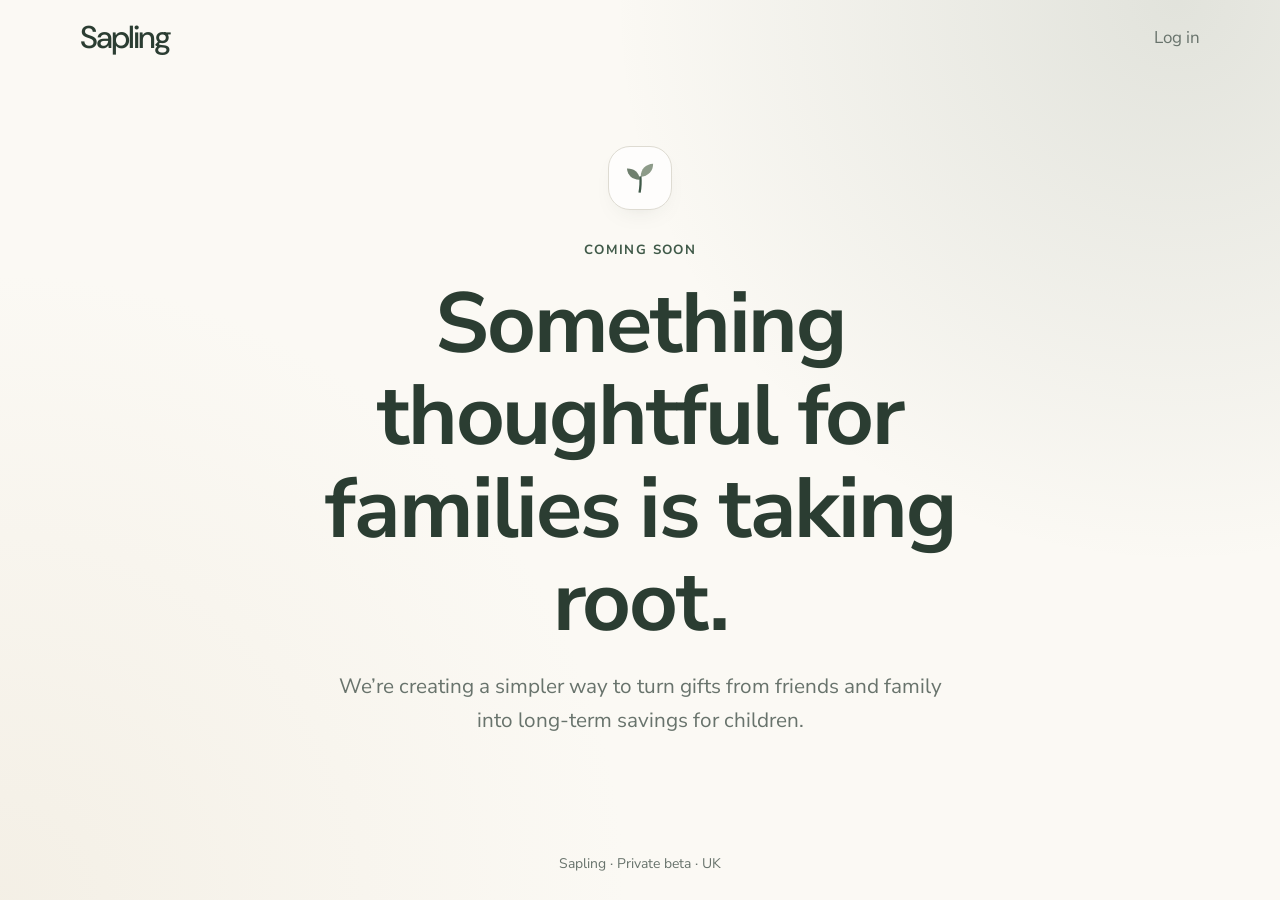
==== commit 2e817d9e: "Soften marketing typography and clarify lifetime share" ====
--- a/index.html
+++ b/index.html
@@ -9,7 +9,7 @@
   <link rel="icon" href="/favicon.svg" type="image/svg+xml">
   <link rel="preconnect" href="https://fonts.googleapis.com">
   <link rel="preconnect" href="https://fonts.gstatic.com" crossorigin>
-  <link href="https://fonts.googleapis.com/css2?family=DM+Sans:wght@400;500;600;700&display=swap" rel="stylesheet">
+  <link href="https://fonts.googleapis.com/css2?family=DM+Sans:wght@400;500;600;700&amp;family=Nunito+Sans:wght@400;500;600;700&amp;display=swap" rel="stylesheet">
   <link rel="stylesheet" href="/assets/site.css">
 </head>
 <body class="holding">
--- a/assets/site.css
+++ b/assets/site.css
@@ -4,24 +4,24 @@
   --muted: #68736c; --border: #dedbd2; --shadow: 0 28px 70px -42px rgba(43,61,50,.42); --max: 1120px;
 }
 * { box-sizing: border-box; }
-html { scroll-behavior: smooth; }
-body { margin: 0; min-height: 100vh; overflow-x: hidden; color: var(--ink); background: var(--paper); font-family: "DM Sans", ui-sans-serif, system-ui, sans-serif; line-height: 1.55; -webkit-font-smoothing: antialiased; }
+html { scroll-behavior: smooth; font-size: 17px; }
+body { margin: 0; min-height: 100vh; overflow-x: hidden; color: var(--ink); background: var(--paper); font-family: "Nunito Sans", "DM Sans", ui-sans-serif, system-ui, sans-serif; font-size: 1rem; line-height: 1.62; -webkit-font-smoothing: antialiased; }
 a { color: inherit; text-decoration: none; }
 img, svg { display: block; max-width: 100%; }
 h1, h2, h3, p { margin: 0; }
-h1, h2 { font-weight: 500; letter-spacing: -.045em; line-height: 1.06; }
-h1 { font-size: clamp(2.8rem, 7vw, 5.25rem); }
-h2 { font-size: clamp(2rem, 4.5vw, 3.5rem); }
-h3 { font-size: 1.08rem; line-height: 1.3; }
+h1, h2 { font-weight: 700; letter-spacing: -.026em; line-height: 1.09; }
+h1 { font-size: clamp(2.6rem, 7vw, 5rem); }
+h2 { font-size: clamp(1.95rem, 4.5vw, 3.3rem); }
+h3 { font-size: 1.12rem; font-weight: 700; line-height: 1.34; }
 .shell { width: min(var(--max), calc(100% - 40px)); margin: 0 auto; }
-.wordmark { font-size: 1.85rem; font-weight: 500; letter-spacing: -.065em; line-height: 1; }
+.wordmark { font-family: "DM Sans", ui-sans-serif, system-ui, sans-serif; font-size: 1.85rem; font-weight: 500; letter-spacing: -.065em; line-height: 1; }
 .site-header { display: flex; align-items: center; justify-content: space-between; min-height: 76px; gap: 24px; }
-.nav { display: flex; align-items: center; gap: 24px; font-size: .9rem; }
+.nav { display: flex; align-items: center; gap: 24px; font-size: .94rem; }
 .nav-link { color: var(--muted); transition: color .2s; }
 .nav-link:hover { color: var(--ink); }
-.eyebrow { color: var(--green); font-size: .74rem; font-weight: 600; letter-spacing: .13em; text-transform: uppercase; }
-.lead { margin-top: 22px; max-width: 620px; color: var(--muted); font-size: clamp(1rem, 2vw, 1.17rem); }
-.button { display: inline-flex; min-height: 46px; align-items: center; justify-content: center; border: 1px solid transparent; border-radius: 14px; padding: 0 20px; font-size: .92rem; font-weight: 600; transition: .2s ease; }
+.eyebrow { color: var(--green); font-size: .78rem; font-weight: 700; letter-spacing: .105em; text-transform: uppercase; }
+.lead { margin-top: 22px; max-width: 620px; color: var(--muted); font-size: clamp(1.06rem, 2vw, 1.22rem); line-height: 1.62; }
+.button { display: inline-flex; min-height: 50px; align-items: center; justify-content: center; border: 1px solid transparent; border-radius: 16px; padding: 0 22px; font-size: .97rem; font-weight: 700; transition: .2s ease; }
 .button-primary { color: var(--white); background: var(--green); }
 .button-primary:hover { background: var(--green-hover); transform: translateY(-1px); }
 .button-secondary { border-color: var(--border); background: rgba(255,255,255,.68); }
@@ -36,55 +36,222 @@
 .holding-copy .sprout-badge { margin: 0 auto 30px; }
 .holding-copy h1 { margin-top: 16px; }
 .holding-copy .lead { margin-right: auto; margin-left: auto; }
-.holding-footer { padding: 24px 0; color: var(--muted); text-align: center; font-size: .75rem; }
+.holding-footer { padding: 24px 0; color: var(--muted); text-align: center; font-size: .82rem; }
 .hero { display: grid; grid-template-columns: 1.08fr .92fr; gap: 72px; align-items: center; padding: 84px 0 112px; }
 .hero h1 { margin-top: 18px; }
-.hero-note { margin-top: 14px; color: var(--muted); font-size: .76rem; }
+.hero-note { margin-top: 16px; max-width: 640px; color: var(--muted); font-size: .84rem; line-height: 1.58; }
 .product-card { position: relative; border: 1px solid var(--border); border-radius: 32px; background: var(--white); padding: 24px; box-shadow: var(--shadow); }
 .product-card::before { content: ""; position: absolute; z-index: -1; width: 260px; height: 260px; top: -56px; right: -60px; border-radius: 50%; background: var(--sage-soft); filter: blur(30px); opacity: .72; }
 .card-head { display: flex; align-items: flex-start; justify-content: space-between; padding-bottom: 20px; border-bottom: 1px solid var(--border); }
-.card-label { color: var(--muted); font-size: .76rem; }
+.card-label { color: var(--muted); font-size: .82rem; }
 .card-value { margin-top: 4px; font-size: 1.75rem; font-weight: 600; }
-.card-pill { border-radius: 99px; background: var(--linen); padding: 7px 10px; color: var(--muted); font-size: .68rem; }
+.card-heading { margin-top: 5px; font-size: 1.06rem; font-weight: 700; }
+.card-pill { border-radius: 99px; background: var(--linen); padding: 7px 10px; color: var(--muted); font-size: .75rem; }
 .activity { display: flex; align-items: center; gap: 12px; padding: 19px 0; }
 .activity + .activity { border-top: 1px solid var(--border); }
 .activity-mark { display: grid; width: 38px; height: 38px; place-items: center; border-radius: 12px; background: var(--linen); color: var(--green); font-weight: 700; }
 .activity-copy { flex: 1; }
-.activity-copy strong { display: block; font-size: .88rem; }
-.activity-copy span { color: var(--muted); font-size: .75rem; }
-.privacy-note { border-radius: 18px; background: var(--green); padding: 16px; color: var(--white); font-size: .82rem; }
+.activity-copy strong { display: block; font-size: .94rem; }
+.activity-copy span { color: var(--muted); font-size: .82rem; }
+.privacy-note { border-radius: 18px; background: var(--green); padding: 16px; color: var(--white); font-size: .9rem; }
+.future-summary { display: grid; grid-template-columns: 1fr 1fr; gap: 12px; padding: 18px 0; }
+.future-summary span { border-radius: 16px; background: var(--linen); padding: 14px; }
+.future-summary small { display: block; color: var(--muted); font-size: .75rem; }
+.future-summary strong { display: block; margin-top: 4px; font-size: 1.35rem; }
+.future-first { grid-template-columns: 1.35fr .65fr; }
+.future-first .future-primary { color: var(--white); background: var(--green); }
+.future-first .future-primary small { color: rgba(255,255,255,.72); }
+.future-first .future-primary strong { font-size: 1.85rem; }
 .band { border-top: 1px solid var(--border); border-bottom: 1px solid var(--border); background: rgba(255,255,255,.52); }
 .section { padding: 96px 0; }
 .section-intro { max-width: 680px; }
+.wide-intro { max-width: 820px; }
 .section-intro h2 { margin-top: 14px; }
-.section-intro .lead { font-size: 1rem; }
+.section-intro .lead { font-size: 1.08rem; }
 .grid-3 { display: grid; grid-template-columns: repeat(3, 1fr); gap: 18px; margin-top: 44px; }
+.grid-4 { display: grid; grid-template-columns: repeat(4, 1fr); gap: 16px; margin-top: 44px; }
 .info-card { border: 1px solid var(--border); border-radius: 22px; background: var(--paper); padding: 26px; }
-.number { display: block; margin-bottom: 38px; color: var(--green); font-size: .76rem; font-weight: 700; }
-.info-card p { margin-top: 10px; color: var(--muted); font-size: .88rem; }
+.number { display: block; margin-bottom: 38px; color: var(--green); font-size: .82rem; font-weight: 700; }
+.info-card p { margin-top: 10px; color: var(--muted); font-size: .95rem; line-height: 1.58; }
+.occasion-icon { display: block; margin-bottom: 34px; font-size: 1.65rem; }
+.before-after-figure { position: relative; overflow: hidden; margin: 44px 0 0; border: 1px solid var(--border); border-radius: 30px; background: var(--linen); box-shadow: var(--shadow); }
+.before-after-figure img { width: 100%; }
+.scene-label { position: absolute; top: 18px; border-radius: 999px; background: rgba(251,249,244,.9); padding: 8px 12px; color: var(--ink); font-size: .72rem; font-weight: 700; box-shadow: 0 8px 24px -18px rgba(43,61,50,.7); backdrop-filter: blur(8px); }
+.scene-before { left: 18px; }
+.scene-after { left: calc(50% + 18px); }
+.future-overlay { position: absolute; z-index: 2; top: 22px; right: 22px; display: grid; min-width: 230px; overflow: hidden; gap: 2px; border: 1px solid rgba(255,255,255,.7); border-radius: 24px; background: linear-gradient(145deg,rgba(43,61,50,.98),rgba(64,90,73,.96) 58%,rgba(111,127,110,.95)); padding: 19px 20px 18px; color: var(--white); box-shadow: 0 26px 54px -22px rgba(18,32,23,.88),inset 0 1px 0 rgba(255,255,255,.28); backdrop-filter: blur(14px); isolation: isolate; }
+.future-overlay::before { content: ""; position: absolute; z-index: -1; top: -72px; right: -48px; width: 190px; height: 130px; border-radius: 50%; background: radial-gradient(circle,rgba(255,255,255,.34),rgba(255,255,255,0) 68%); }
+.future-overlay small { color: rgba(255,255,255,.76); font-size: .7rem; font-weight: 700; text-transform: uppercase; letter-spacing: .1em; }
+.future-destination { margin-top: 11px; color: rgba(255,255,255,.8); font-size: .72rem; }
+.future-main-value { font-size: 2.85rem; font-weight: 600; letter-spacing: -.055em; line-height: 1; text-shadow: 0 2px 18px rgba(18,32,23,.28); }
+.future-origin { width: fit-content; margin-top: 11px; border: 1px solid rgba(255,255,255,.2); border-radius: 999px; background: rgba(255,255,255,.12); padding: 5px 9px; color: rgba(255,255,255,.82); font-size: .67rem; }
+.figure-note { max-width: 900px; margin-top: 14px; color: var(--muted); font-size: .8rem; line-height: 1.58; }
+.impact-band { border-top: 1px solid var(--border); border-bottom: 1px solid var(--border); background: var(--linen); }
+.impact-grid { display: grid; grid-template-columns: .88fr 1.12fr; gap: 54px; align-items: center; }
+.impact-grid h2 { margin-top: 14px; }
+.buffett-quote { margin: 34px 0 0; border-left: 3px solid var(--sage); padding-left: 20px; font-size: 1.15rem; font-weight: 500; line-height: 1.45; }
+.buffett-quote cite { display: block; margin-top: 10px; color: var(--muted); font-size: .72rem; font-style: normal; font-weight: 400; }
+.buffett-quote a { text-decoration: underline; text-underline-offset: 3px; }
+.comparison-card { border: 1px solid var(--border); border-radius: 30px; background: var(--white); padding: 28px; box-shadow: var(--shadow); }
+.comparison-head { display: flex; align-items: flex-start; justify-content: space-between; gap: 20px; padding-bottom: 20px; border-bottom: 1px solid var(--border); }
+.comparison-head h3 { margin-top: 5px; font-size: 1.25rem; }
+.comparison-bars { display: grid; gap: 22px; padding: 26px 0 22px; }
+.bar-copy { display: flex; align-items: baseline; justify-content: space-between; gap: 18px; }
+.bar-copy span { font-size: .84rem; font-weight: 600; }
+.bar-copy strong { font-size: 1.45rem; }
+.bar-track { height: 13px; overflow: hidden; margin-top: 8px; border-radius: 99px; background: var(--linen); }
+.bar-track span { display: block; height: 100%; border-radius: inherit; background: var(--green); }
+.muted-bar .bar-track span { background: var(--sage); }
+.bar-row small { display: block; margin-top: 7px; color: var(--muted); font-size: .7rem; }
+.difference-row { display: flex; align-items: baseline; justify-content: space-between; border-radius: 16px; background: var(--green); padding: 15px 17px; color: var(--white); }
+.difference-row span { font-size: .8rem; }
+.difference-row strong { font-size: 1.35rem; }
+.comparison-card .fine-print { line-height: 1.5; }
 .trust-grid { display: grid; grid-template-columns: .9fr 1.1fr; gap: 42px; align-items: center; }
 .trust-panel { border-radius: 30px; background: var(--linen); padding: 34px; }
 .trust-panel ul { margin: 24px 0 0; padding: 0; list-style: none; }
-.trust-panel li { position: relative; padding: 10px 0 10px 28px; color: var(--muted); font-size: .9rem; }
+.trust-panel li { position: relative; padding: 10px 0 10px 28px; color: var(--muted); font-size: .97rem; }
 .trust-panel li::before { content: "✓"; position: absolute; left: 0; color: var(--green); font-weight: 700; }
 .cta { margin-bottom: 96px; border-radius: 34px; background: var(--green); padding: 62px 34px; color: var(--white); text-align: center; }
 .cta h2 { max-width: 700px; margin: 0 auto; }
 .cta p { max-width: 570px; margin: 18px auto 0; color: rgba(255,255,255,.72); }
 .cta .button { margin-top: 28px; background: var(--linen); color: var(--ink); }
+.cta .actions .button { margin-top: 0; }
 .site-footer { border-top: 1px solid var(--border); }
 .footer-inner { display: flex; align-items: center; justify-content: space-between; gap: 28px; padding: 30px 0; }
-.footer-links { display: flex; flex-wrap: wrap; gap: 18px; color: var(--muted); font-size: .78rem; }
+.footer-links { display: flex; flex-wrap: wrap; gap: 18px; color: var(--muted); font-size: .84rem; }
 .partner-hero { padding-top: 88px; }
 .partner-card { border: 1px solid var(--border); border-radius: 30px; background: var(--white); padding: 28px; box-shadow: var(--shadow); }
 .partner-card-head { display: flex; justify-content: space-between; gap: 20px; padding-bottom: 20px; border-bottom: 1px solid var(--border); }
-.sample { border-radius: 99px; background: var(--linen); padding: 7px 11px; color: var(--green); font-size: .72rem; }
+.sample { border-radius: 99px; background: var(--linen); padding: 7px 11px; color: var(--green); font-size: .78rem; font-weight: 700; }
 .stats { display: grid; grid-template-columns: repeat(3,1fr); gap: 14px; padding: 24px 0; }
 .stat strong { display: block; font-size: 1.7rem; }
-.stat span { color: var(--muted); font-size: .72rem; }
+.stat span { color: var(--muted); font-size: .79rem; }
 .journey { display: flex; align-items: center; gap: 12px; border-radius: 13px; background: var(--paper); padding: 12px; }
 .journey + .journey { margin-top: 9px; }
-.journey strong { flex: 1; font-size: .82rem; }
-.journey span { color: var(--muted); font-size: .72rem; }
-.fine-print { margin-top: 16px; color: var(--muted); font-size: .7rem; }
-@media (max-width: 800px) { .nav .nav-link { display: none; } .hero, .trust-grid { grid-template-columns: 1fr; } .hero { gap: 54px; padding: 56px 0 82px; } .product-card::before { width: 200px; height: 200px; right: -8px; } .grid-3 { grid-template-columns: 1fr; } .section { padding: 76px 0; } }
-@media (max-width: 520px) { .shell { width: min(100% - 30px, var(--max)); } .site-header { min-height: 68px; } .wordmark { font-size: 1.55rem; } .nav { gap: 9px; } .button { min-height: 43px; padding: 0 15px; } .product-card, .partner-card { padding: 19px; border-radius: 24px; } .holding-main { padding-top: 40px; } .footer-inner { align-items: flex-start; flex-direction: column; } }
+.journey strong { flex: 1; font-size: .9rem; }
+.journey span { color: var(--muted); font-size: .8rem; }
+.fine-print { margin-top: 16px; color: var(--muted); font-size: .78rem; line-height: 1.58; }
+.partner-forecast-card { scroll-margin-top: 30px; }
+.partner-stats { grid-template-columns: .8fr 1fr 1fr; }
+.partner-stats .stat strong { font-size: 1.45rem; }
+.chart-title { display: flex; align-items: baseline; justify-content: space-between; gap: 20px; margin-top: 2px; border-top: 1px solid var(--border); padding-top: 18px; }
+.chart-title span { color: var(--muted); font-size: .82rem; }
+.chart-title strong { font-size: 1.18rem; }
+.chart-title small { color: var(--muted); font-size: .74rem; font-weight: 600; }
+.revenue-chart { width: 100%; margin-top: 14px; }
+.pricing-section { padding-top: 24px; }
+.pricing-panel { display: grid; grid-template-columns: 1.15fr .85fr; gap: 34px 54px; align-items: center; border: 1px solid var(--border); border-radius: 30px; background: rgba(255,255,255,.62); padding: 34px; }
+.pricing-panel h2 { margin-top: 12px; font-size: clamp(1.75rem,3.5vw,2.6rem); }
+.pricing-panel .lead { margin-top: 16px; font-size: 1.02rem; }
+.pricing-example { display: grid; grid-template-columns: 1fr auto 1fr; gap: 16px; align-items: center; border-radius: 22px; background: var(--linen); padding: 22px; }
+.pricing-example span { text-align: center; }
+.pricing-example small { display: block; color: var(--muted); font-size: .75rem; }
+.pricing-example strong { display: block; margin-top: 4px; font-size: 1.65rem; }
+.pricing-example .pricing-divider { color: var(--sage); font-size: .8rem; font-weight: 700; }
+.pricing-panel > .fine-print { grid-column: 1 / -1; margin-top: -16px; }
+.pricing-tiers { overflow: hidden; border: 1px solid var(--border); border-radius: 22px; background: var(--white); }
+.pricing-tiers > div { display: flex; align-items: baseline; justify-content: space-between; gap: 20px; padding: 16px 18px; }
+.pricing-tiers > div + div { border-top: 1px solid var(--border); }
+.pricing-tiers span { color: var(--muted); font-size: .9rem; }
+.pricing-tiers strong { color: var(--green); font-size: 1.22rem; }
+.fee-model { display: grid; grid-template-columns: 1.1fr auto 1fr auto 1.2fr; gap: 10px; align-items: center; margin: 0 0 18px; border-radius: 17px; background: var(--linen); padding: 14px 15px; }
+.fee-model span:not(.fee-operator) { min-width: 0; }
+.fee-model small { display: block; color: var(--muted); font-size: .68rem; line-height: 1.35; }
+.fee-model strong { display: block; margin-top: 2px; font-size: 1rem; }
+.fee-model .fee-operator { color: var(--sage); font-size: .8rem; font-weight: 700; }
+.fee-model .partner-share { border-radius: 12px; background: var(--white); padding: 8px 10px; }
+.partner-tier-note { display: grid; gap: 4px; margin: -5px 0 18px; border-left: 3px solid var(--sage); padding-left: 12px; }
+.partner-tier-note strong { font-size: .8rem; }
+.partner-tier-note span { color: var(--muted); font-size: .75rem; line-height: 1.52; }
+.scale-example { margin-top: 20px; border-top: 1px solid var(--border); padding-top: 18px; }
+.scale-intro { display: flex; align-items: flex-end; justify-content: space-between; gap: 20px; }
+.scale-intro h4 { margin: 3px 0 0; font-size: .95rem; }
+.scale-intro > span { color: var(--muted); font-size: .72rem; }
+.scale-table { margin-top: 13px; border: 1px solid var(--border); border-radius: 16px; overflow: hidden; }
+.scale-table-head,.scale-row { display: grid; grid-template-columns: 1.05fr repeat(3,1fr); align-items: center; }
+.scale-table-head { background: var(--linen); color: var(--muted); font-size: .68rem; font-weight: 700; }
+.scale-table-head span,.scale-row > * { padding: 8px 10px; }
+.scale-row { color: var(--ink); font-size: .79rem; }
+.scale-row + .scale-row { border-top: 1px solid var(--border); }
+.scale-row > span { font-weight: 600; }
+.scale-row small { display: none; }
+.scale-row-featured { background: rgba(220,227,217,.42); }
+.scale-family { font-size: .76rem; }
+.value-loop-grid { display: grid; grid-template-columns: .92fr 1.08fr; gap: 54px; align-items: center; }
+.value-loop-grid h2 { margin-top: 14px; }
+.value-loop-note { margin-top: 22px; color: var(--green); font-size: .96rem; font-weight: 700; }
+.value-loop { border: 1px solid var(--border); border-radius: 28px; background: var(--white); padding: 10px 24px; box-shadow: var(--shadow); }
+.value-loop > div { display: flex; gap: 16px; padding: 17px 0; }
+.value-loop > div + div { border-top: 1px solid var(--border); }
+.value-loop > div > span { display: grid; flex: 0 0 34px; height: 34px; place-items: center; border-radius: 11px; background: var(--linen); color: var(--green); font-size: .72rem; font-weight: 700; }
+.value-loop p { min-width: 0; }
+.value-loop strong { display: block; font-size: .92rem; }
+.value-loop small { display: block; margin-top: 3px; color: var(--muted); font-size: .8rem; line-height: 1.48; }
+.family-benefit, .payout-choice { display: grid; grid-template-columns: 1.15fr .85fr; gap: 50px; align-items: center; }
+.family-benefit { padding-top: 72px; }
+.family-benefit .sample { display: inline-block; margin-bottom: 18px; }
+.family-benefit h2, .payout-choice h2 { margin-top: 14px; }
+.benefit-card { position: relative; overflow: hidden; border: 1px solid var(--border); border-radius: 30px; background: var(--green); padding: 34px; color: var(--white); box-shadow: var(--shadow); }
+.benefit-card::after { content: ""; position: absolute; top: -80px; right: -50px; width: 180px; height: 180px; border-radius: 50%; background: rgba(255,255,255,.08); }
+.benefit-card > span { color: rgba(255,255,255,.76); font-size: .79rem; font-weight: 700; text-transform: uppercase; letter-spacing: .08em; }
+.benefit-card > strong { display: block; margin-top: 8px; font-size: 3.5rem; line-height: 1; }
+.benefit-card p { margin-top: 16px; font-size: 1rem; }
+.benefit-card small { display: block; margin-top: 22px; border-top: 1px solid rgba(255,255,255,.18); padding-top: 14px; color: rgba(255,255,255,.76); font-size: .78rem; }
+.payout-choice { border-top: 1px solid var(--border); padding-top: 76px; }
+.kit-preview { display: grid; grid-template-columns: .9fr 1.1fr; gap: 38px; align-items: center; margin-top: 22px; border: 1px solid var(--border); border-radius: 26px; background: var(--linen); padding: 26px; }
+.kit-preview h3 { margin-top: 12px; font-size: 1.25rem; }
+.kit-preview > div:last-child > p { margin-top: 10px; color: var(--muted); font-size: .92rem; }
+.kit-mock { border: 1px solid var(--border); border-radius: 20px; background: var(--white); padding: 22px; box-shadow: 0 18px 44px -34px rgba(43,61,50,.6); }
+.kit-mock-head { display: flex; flex-wrap: wrap; align-items: baseline; gap: 8px; color: var(--muted); font-size: .8rem; }
+.kit-mock-head strong { color: var(--ink); font-size: 1.2rem; letter-spacing: -.045em; }
+.kit-mock > p { margin-top: 22px; color: var(--ink); font-size: 1.05rem; font-weight: 600; line-height: 1.35; }
+.kit-mock-meta { display: flex; flex-wrap: wrap; gap: 7px; margin-top: 20px; }
+.kit-mock-meta span { border-radius: 999px; background: var(--linen); padding: 5px 8px; color: var(--muted); font-size: .68rem; }
+.compact-section { padding-top: 36px; }
+.calculator-layout { display: grid; grid-template-columns: .9fr 1.1fr; gap: 54px; align-items: center; }
+.calculator-card { border: 1px solid var(--border); border-radius: 30px; background: var(--white); padding: 28px; box-shadow: var(--shadow); }
+.calculator-fields { display: grid; grid-template-columns: 1fr 1fr; gap: 14px; }
+.calculator-fields label > span:first-child, .target-options legend { display: block; margin-bottom: 7px; color: var(--muted); font-size: .8rem; font-weight: 700; }
+.calculator-fields select, .calculator-fields input { width: 100%; min-height: 46px; border: 1px solid var(--border); border-radius: 13px; background: var(--paper); padding: 0 13px; color: var(--ink); font: inherit; font-size: .9rem; }
+.calculator-fields select:focus, .calculator-fields input:focus { outline: 3px solid rgba(111,127,110,.22); border-color: var(--green); }
+.money-input { position: relative; display: block; }
+.money-input > span { position: absolute; z-index: 1; top: 50%; left: 13px; transform: translateY(-50%); color: var(--muted); }
+.money-input input { padding-left: 29px; }
+.target-options { display: flex; flex-wrap: wrap; gap: 9px; margin: 20px 0 0; border: 0; padding: 0; }
+.target-options legend { width: 100%; }
+.target-options label { cursor: pointer; }
+.target-options input { position: absolute; opacity: 0; pointer-events: none; }
+.target-options label span { display: block; border: 1px solid var(--border); border-radius: 999px; background: var(--paper); padding: 9px 13px; color: var(--muted); font-size: .84rem; font-weight: 700; }
+.target-options input:checked + span { border-color: var(--green); background: var(--green); color: var(--white); }
+.target-options input:focus-visible + span { outline: 3px solid rgba(111,127,110,.28); }
+.calculator-result { display: grid; gap: 5px; margin-top: 20px; border-radius: 20px; background: var(--linen); padding: 21px; }
+.calculator-result span { color: var(--muted); font-size: .9rem; }
+.calculator-result strong { color: var(--green); font-size: clamp(1.45rem,3vw,2rem); line-height: 1.15; }
+.calculator-result small { color: var(--muted); font-size: .79rem; }
+.planting-layout { display: grid; grid-template-columns: .85fr 1.15fr; gap: 64px; align-items: center; }
+.planting-layout h2, .community-grid h2 { margin-top: 14px; }
+.planting-visual { display: flex; align-items: flex-end; justify-content: center; min-height: 230px; overflow: hidden; border: 1px solid var(--border); border-radius: 30px; background: radial-gradient(circle at 50% 84%,rgba(111,127,110,.22),transparent 38%),var(--linen); padding: 36px 28px; }
+.growth-stage { display: grid; place-items: center; border-radius: 999px; background: rgba(255,255,255,.68); box-shadow: 0 16px 36px -28px rgba(43,61,50,.6); animation: gentle-grow 4s ease-in-out infinite; }
+.growth-stage img { width: 100%; height: 100%; }
+.growth-stage-one { width: 46px; height: 46px; padding: 12px; opacity: .58; }
+.growth-stage-two { width: 74px; height: 74px; padding: 16px; animation-delay: .4s; }
+.growth-stage-three { width: 112px; height: 112px; padding: 23px; animation-delay: .8s; }
+.growth-line { flex: 1; height: 1px; margin-bottom: 24px; background: var(--sage); opacity: .55; }
+@keyframes gentle-grow { 0%,100% { transform: translateY(0) scale(1); } 50% { transform: translateY(-5px) scale(1.025); } }
+@media (prefers-reduced-motion: reduce) { .growth-stage { animation: none; } }
+.community-grid { display: grid; grid-template-columns: 1fr 1fr; gap: 18px; }
+.story-panel { border: 1px solid var(--border); border-radius: 30px; background: var(--linen); padding: 36px; }
+.story-panel-sage { background: var(--sage-soft); }
+.story-panel .lead { font-size: 1.06rem; }
+.planned-referral { display: grid; grid-template-columns: 1.08fr .92fr; gap: 46px; align-items: center; border-top: 1px solid var(--border); }
+.planned-referral .sample { display: inline-block; margin-bottom: 18px; }
+.planned-referral h2 { margin-top: 14px; }
+.faq-section { padding-top: 32px; }
+.faq-section details { border-bottom: 1px solid var(--border); }
+.faq-section details:first-of-type { margin-top: 36px; border-top: 1px solid var(--border); }
+.faq-section summary { cursor: pointer; padding: 22px 4px; font-weight: 600; }
+.faq-section details p { max-width: 820px; padding: 0 4px 22px; color: var(--muted); font-size: .97rem; }
+@media (max-width: 960px) { .grid-4 { grid-template-columns: 1fr 1fr; } }
+@media (max-width: 800px) { .nav .nav-link { display: none; } .hero, .trust-grid, .impact-grid, .pricing-panel, .value-loop-grid, .kit-preview, .calculator-layout, .planting-layout, .community-grid, .planned-referral, .family-benefit, .payout-choice { grid-template-columns: 1fr; } .hero { gap: 54px; padding: 56px 0 82px; } .product-card::before { width: 200px; height: 200px; right: -8px; } .grid-3 { grid-template-columns: 1fr; } .section { padding: 76px 0; } .impact-grid, .value-loop-grid, .calculator-layout, .planting-layout, .family-benefit, .payout-choice { gap: 42px; } .pricing-panel > .fine-print { margin-top: -12px; } .before-after-figure { border-radius: 24px; } .before-after-figure img { border-radius: 24px; } .future-overlay { top: 46px; right: 12px; min-width: 0; width: min(44%,190px); border-radius: 18px; padding: 14px 15px 13px; } .future-main-value { font-size: clamp(2rem,7vw,2.55rem); } }
+@media (max-width: 520px) { .shell { width: min(100% - 30px, var(--max)); } .site-header { min-height: 68px; } .wordmark { font-size: 1.55rem; } .nav { gap: 9px; } .button { min-height: 46px; padding: 0 15px; } .product-card, .partner-card, .comparison-card, .calculator-card { padding: 19px; border-radius: 24px; } .holding-main { padding-top: 40px; } .footer-inner { align-items: flex-start; flex-direction: column; } .future-summary, .calculator-fields, .grid-4 { grid-template-columns: 1fr; } .scene-label { top: 10px; padding: 6px 8px; font-size: .68rem; } .scene-before { left: 10px; } .scene-after { left: calc(50% + 10px); } .future-overlay { top: 42px; right: 9px; width: 44%; padding: 11px 12px; } .future-overlay small { font-size: .62rem; } .future-destination { margin-top: 7px; font-size: .68rem; } .future-main-value { font-size: 2rem; } .future-origin { margin-top: 7px; padding: 4px 7px; font-size: .62rem; } .partner-stats { grid-template-columns: 1fr 1fr; } .partner-stats .stat:last-child { grid-column: 1 / -1; } .fee-model { grid-template-columns: 1fr auto 1fr; } .fee-model .fee-operator:nth-of-type(4) { display: none; } .fee-model .partner-share { grid-column: 1 / -1; text-align: center; } .fee-model .partner-share::before { content: "+"; display: block; margin-bottom: 2px; color: var(--sage); font-size: .7rem; font-weight: 700; } .chart-title, .scale-intro { align-items: flex-start; flex-direction: column; gap: 4px; } .scale-table-head { display: none; } .scale-row { grid-template-columns: repeat(3,1fr); padding: 8px 3px; } .scale-family { grid-column: 1 / -1; padding-bottom: 3px !important; } .scale-row > span { padding-top: 3px; } .scale-row small { display: block; margin-bottom: 2px; color: var(--muted); font-size: .66rem; font-weight: 600; } .pricing-panel { gap: 26px; padding: 24px 20px; } .pricing-example { gap: 8px; padding: 18px 12px; } .pricing-example strong { font-size: 1.35rem; } .value-loop, .kit-preview { padding: 18px; } .planting-visual { min-height: 190px; padding: 28px 18px; } .growth-stage-three { width: 92px; height: 92px; } .story-panel { padding: 26px; } }
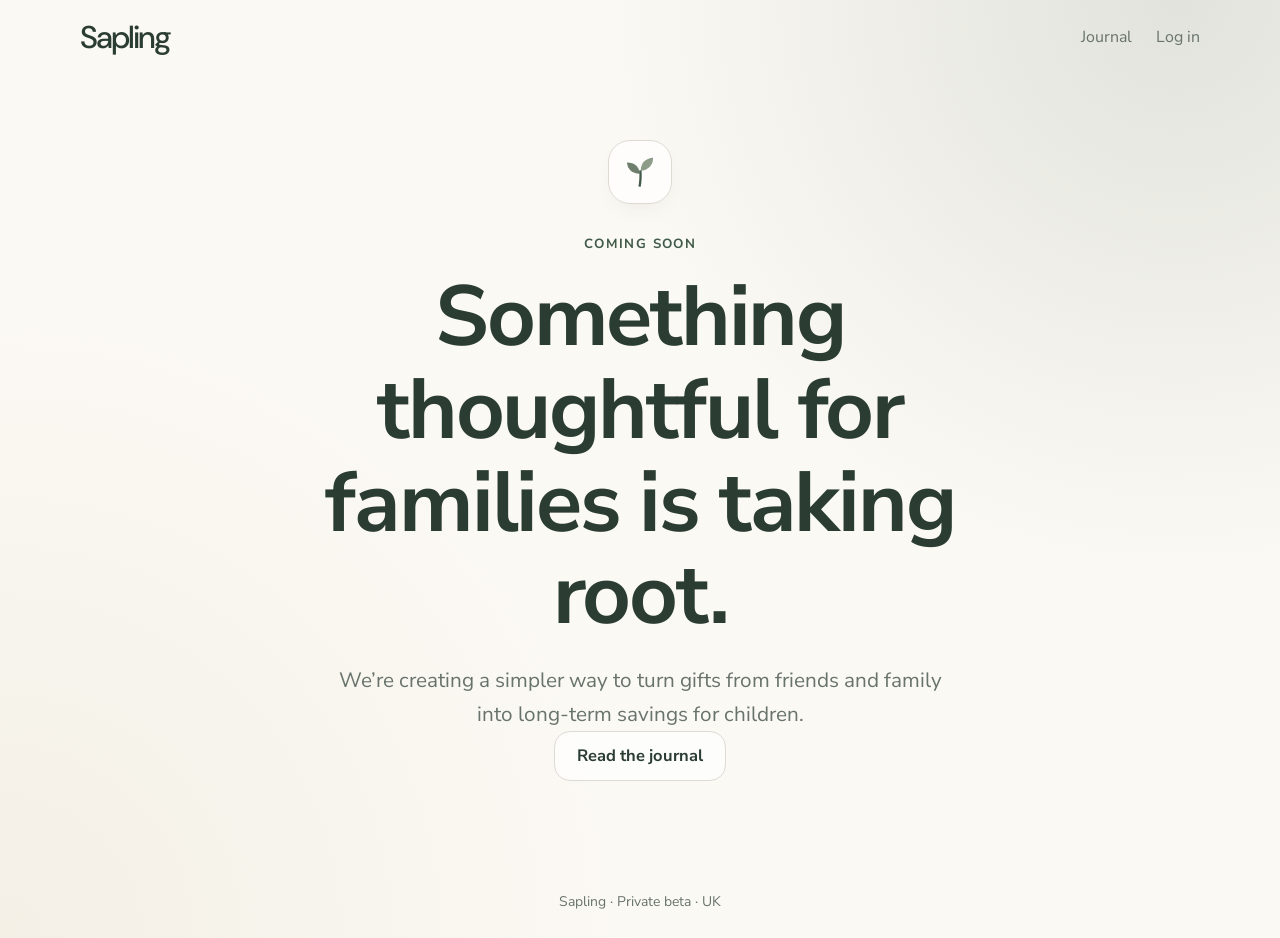
==== commit dadb8e1a: "Publish first Sapling journal article" ====
--- a/index.html
+++ b/index.html
@@ -15,7 +15,7 @@
 <body class="holding">
   <header class="site-header shell">
     <a class="wordmark" href="/" aria-label="Sapling home">Sapling</a>
-    <a class="nav-link" href="https://app.usesapling.co.uk/login?mode=login">Log in</a>
+    <nav class="nav" aria-label="Main navigation"><a class="nav-link" href="/blog/">Journal</a><a class="nav-link" href="https://app.usesapling.co.uk/login?mode=login">Log in</a></nav>
   </header>
   <main class="holding-main shell">
     <div class="holding-copy">
@@ -25,6 +25,7 @@
       <p class="eyebrow">Coming soon</p>
       <h1>Something thoughtful for families is taking root.</h1>
       <p class="lead">We’re creating a simpler way to turn gifts from friends and family into long-term savings for children.</p>
+      <a class="button button-secondary holding-read" href="/blog/">Read the journal</a>
     </div>
   </main>
   <footer class="holding-footer shell">Sapling · Private beta · UK</footer>
--- a/assets/site.css
+++ b/assets/site.css
@@ -19,6 +19,7 @@
 .nav { display: flex; align-items: center; gap: 24px; font-size: .94rem; }
 .nav-link { color: var(--muted); transition: color .2s; }
 .nav-link:hover { color: var(--ink); }
+.nav-link[aria-current="page"] { color: var(--ink); font-weight: 700; }
 .eyebrow { color: var(--green); font-size: .78rem; font-weight: 700; letter-spacing: .105em; text-transform: uppercase; }
 .lead { margin-top: 22px; max-width: 620px; color: var(--muted); font-size: clamp(1.06rem, 2vw, 1.22rem); line-height: 1.62; }
 .button { display: inline-flex; min-height: 50px; align-items: center; justify-content: center; border: 1px solid transparent; border-radius: 16px; padding: 0 22px; font-size: .97rem; font-weight: 700; transition: .2s ease; }
@@ -40,8 +41,43 @@
 .hero { display: grid; grid-template-columns: 1.08fr .92fr; gap: 72px; align-items: center; padding: 84px 0 112px; }
 .hero h1 { margin-top: 18px; }
 .hero-note { margin-top: 16px; max-width: 640px; color: var(--muted); font-size: .84rem; line-height: 1.58; }
+.birthday-demo-band { border-top: 1px solid var(--border); border-bottom: 1px solid var(--border); background: linear-gradient(135deg,rgba(220,227,217,.72),rgba(242,237,226,.72)); }
+.birthday-demo-layout { display: grid; grid-template-columns: .82fr 1.18fr; gap: 72px; align-items: center; }
+.birthday-demo-copy h2 { margin-top: 14px; }
+.demo-benefits { display: grid; gap: 18px; margin: 32px 0 0; padding: 0; list-style: none; }
+.demo-benefits li { position: relative; padding-left: 30px; }
+.demo-benefits li::before { content: "✓"; position: absolute; top: 1px; left: 0; display: grid; width: 20px; height: 20px; place-items: center; border-radius: 50%; background: var(--green); color: var(--white); font-size: .68rem; font-weight: 700; }
+.demo-benefits strong { display: block; font-size: 1rem; }
+.demo-benefits span { display: block; margin-top: 3px; color: var(--muted); font-size: .92rem; line-height: 1.55; }
+.birthday-page-card { overflow: hidden; border: 1px solid var(--border); border-radius: 34px; background: var(--white); padding: 18px; box-shadow: 0 34px 80px -42px rgba(43,61,50,.48); }
+.birthday-page-banner { border-radius: 24px; background: var(--green); padding: 22px; color: var(--white); }
+.birthday-preview-meta { display: flex; flex-wrap: wrap; justify-content: space-between; gap: 8px; color: rgba(255,255,255,.76); font-size: .72rem; font-weight: 700; text-transform: uppercase; letter-spacing: .07em; }
+.birthday-page-label { margin-top: 34px; color: rgba(255,255,255,.76); font-size: .86rem; }
+.birthday-page-banner h3 { margin-top: 4px; font-size: 2rem; line-height: 1.14; }
+.birthday-page-banner > p:last-child { max-width: 440px; margin-top: 10px; color: rgba(255,255,255,.82); font-size: .96rem; }
+.birthday-totals { display: grid; grid-template-columns: 1fr 1fr; gap: 12px; margin-top: 14px; }
+.birthday-totals > div { border-radius: 19px; background: var(--linen); padding: 17px; }
+.birthday-totals span,.birthday-totals small { display: block; color: var(--muted); font-size: .76rem; }
+.birthday-totals strong { display: block; margin: 5px 0 2px; font-size: 1.65rem; line-height: 1.1; }
+.birthday-totals .birthday-future { color: var(--white); background: var(--green); }
+.birthday-totals .birthday-future span,.birthday-totals .birthday-future small { color: rgba(255,255,255,.76); }
+.birthday-gift-cta { display: grid; min-height: 50px; place-items: center; margin-top: 14px; border-radius: 16px; background: var(--green); color: var(--white); font-weight: 700; }
+.birthday-feed-head { display: flex; align-items: center; justify-content: space-between; gap: 16px; margin: 26px 3px 8px; }
+.birthday-feed-head h4 { margin: 0; font-size: 1.05rem; }
+.birthday-feed-head > span { display: flex; align-items: center; gap: 6px; color: var(--muted); font-size: .76rem; }
+.birthday-feed-head i { width: 7px; height: 7px; border-radius: 50%; background: #4d8a5d; box-shadow: 0 0 0 4px rgba(77,138,93,.12); }
+.birthday-feed { border-top: 1px solid var(--border); }
+.birthday-gift-row { display: grid; grid-template-columns: 38px minmax(0,1fr) auto; gap: 12px; align-items: start; padding: 16px 3px; }
+.birthday-gift-row + .birthday-gift-row { border-top: 1px solid var(--border); }
+.birthday-avatar { display: grid; width: 38px; height: 38px; place-items: center; border-radius: 13px; background: var(--sage-soft); color: var(--green); font-size: .7rem; font-weight: 700; }
+.birthday-gift-row strong { display: block; font-size: .91rem; }
+.birthday-gift-row p { margin-top: 2px; color: var(--muted); font-size: .83rem; line-height: 1.45; }
+.birthday-gift-row small { display: block; margin-top: 4px; color: var(--sage); font-size: .7rem; }
+.birthday-gift-row b { color: var(--green); font-size: .96rem; }
+.birthday-status-note { border-radius: 16px; background: var(--sage-soft); padding: 13px 15px; color: var(--ink); font-size: .79rem; line-height: 1.5; }
+.birthday-page-card > .fine-print { margin: 12px 4px 4px; }
 .product-card { position: relative; border: 1px solid var(--border); border-radius: 32px; background: var(--white); padding: 24px; box-shadow: var(--shadow); }
-.product-card::before { content: ""; position: absolute; z-index: -1; width: 260px; height: 260px; top: -56px; right: -60px; border-radius: 50%; background: var(--sage-soft); filter: blur(30px); opacity: .72; }
+.product-card::before { content: ""; position: absolute; z-index: -1; width: 260px; height: 260px; top: -56px; right: 0; border-radius: 50%; background: var(--sage-soft); filter: blur(30px); opacity: .72; }
 .card-head { display: flex; align-items: flex-start; justify-content: space-between; padding-bottom: 20px; border-bottom: 1px solid var(--border); }
 .card-label { color: var(--muted); font-size: .82rem; }
 .card-value { margin-top: 4px; font-size: 1.75rem; font-weight: 600; }
@@ -231,15 +267,10 @@
 .calculator-result small { color: var(--muted); font-size: .79rem; }
 .planting-layout { display: grid; grid-template-columns: .85fr 1.15fr; gap: 64px; align-items: center; }
 .planting-layout h2, .community-grid h2 { margin-top: 14px; }
-.planting-visual { display: flex; align-items: flex-end; justify-content: center; min-height: 230px; overflow: hidden; border: 1px solid var(--border); border-radius: 30px; background: radial-gradient(circle at 50% 84%,rgba(111,127,110,.22),transparent 38%),var(--linen); padding: 36px 28px; }
-.growth-stage { display: grid; place-items: center; border-radius: 999px; background: rgba(255,255,255,.68); box-shadow: 0 16px 36px -28px rgba(43,61,50,.6); animation: gentle-grow 4s ease-in-out infinite; }
-.growth-stage img { width: 100%; height: 100%; }
-.growth-stage-one { width: 46px; height: 46px; padding: 12px; opacity: .58; }
-.growth-stage-two { width: 74px; height: 74px; padding: 16px; animation-delay: .4s; }
-.growth-stage-three { width: 112px; height: 112px; padding: 23px; animation-delay: .8s; }
-.growth-line { flex: 1; height: 1px; margin-bottom: 24px; background: var(--sage); opacity: .55; }
-@keyframes gentle-grow { 0%,100% { transform: translateY(0) scale(1); } 50% { transform: translateY(-5px) scale(1.025); } }
-@media (prefers-reduced-motion: reduce) { .growth-stage { animation: none; } }
+.planting-visual { display: flex; align-items: center; justify-content: center; min-height: 230px; overflow: hidden; border: 1px solid var(--border); border-radius: 30px; background: radial-gradient(circle at 50% 84%,rgba(111,127,110,.18),transparent 44%),var(--linen); padding: 26px 22px; }
+.growth-storybook { width: 100%; max-width: 500px; height: auto; filter: drop-shadow(0 16px 18px rgba(43,61,50,.12)); transform-origin: 50% 86%; animation: storybook-breathe 5s ease-in-out infinite; }
+@keyframes storybook-breathe { 0%,100% { transform: translateY(0); } 50% { transform: translateY(-3px); } }
+@media (prefers-reduced-motion: reduce) { .growth-storybook { animation: none; } }
 .community-grid { display: grid; grid-template-columns: 1fr 1fr; gap: 18px; }
 .story-panel { border: 1px solid var(--border); border-radius: 30px; background: var(--linen); padding: 36px; }
 .story-panel-sage { background: var(--sage-soft); }
@@ -252,6 +283,60 @@
 .faq-section details:first-of-type { margin-top: 36px; border-top: 1px solid var(--border); }
 .faq-section summary { cursor: pointer; padding: 22px 4px; font-weight: 600; }
 .faq-section details p { max-width: 820px; padding: 0 4px 22px; color: var(--muted); font-size: .97rem; }
+.editorial-hero { padding: 76px 0 96px; }
+.editorial-hero-grid { display: grid; grid-template-columns: 1.05fr .95fr; gap: 68px; align-items: center; }
+.editorial-hero h1 { margin-top: 16px; }
+.editorial-hero .lead { max-width: 690px; }
+.draft-note { margin-top: 24px; border-left: 3px solid var(--sage); padding-left: 15px; color: var(--muted); font-size: .84rem; line-height: 1.55; }
+.founder-photo-grid { display: grid; grid-template-columns: minmax(0, 1fr) minmax(0, 1fr); gap: 14px; }
+.founder-photo-placeholder { display: flex; min-width: 0; aspect-ratio: 4 / 5; min-height: 280px; flex-direction: column; justify-content: flex-end; overflow: hidden; border: 1px solid var(--border); border-radius: 28px; background: linear-gradient(155deg, var(--sage-soft), var(--linen)); padding: 22px; box-shadow: var(--shadow); }
+.founder-photo-placeholder:nth-child(2) { transform: translateY(28px); background: linear-gradient(155deg, var(--linen), #e5e9df); }
+.founder-photo-placeholder > span { color: var(--sage); font-size: .72rem; font-weight: 700; letter-spacing: .08em; text-transform: uppercase; }
+.founder-photo-placeholder strong { margin-top: 5px; font-size: 1.25rem; }
+.founder-photo-placeholder small { margin-top: 2px; color: var(--muted); font-size: .78rem; }
+.story-copy { max-width: 780px; }
+.story-copy h2 { margin-top: 14px; }
+.story-copy p { color: var(--muted); font-size: 1.05rem; line-height: 1.72; }
+.story-copy h2 + p { margin-top: 24px; }
+.story-copy p + p { margin-top: 18px; }
+.story-opening { color: var(--ink) !important; font-size: clamp(1.18rem, 2vw, 1.38rem) !important; font-weight: 700; line-height: 1.52 !important; }
+.story-quote { margin: 34px 0 0; border-radius: 26px; background: var(--green); padding: 30px; color: var(--white); font-size: clamp(1.3rem, 3vw, 1.85rem); font-weight: 700; letter-spacing: -.018em; line-height: 1.35; }
+.story-quote small { display: block; margin-top: 12px; color: rgba(255,255,255,.72); font-size: .8rem; font-weight: 600; letter-spacing: 0; }
+.plain-note { margin-top: 28px; border: 1px solid var(--border); border-radius: 20px; background: rgba(255,255,255,.58); padding: 20px; color: var(--muted); font-size: .95rem; line-height: 1.62; }
+.plain-note strong { color: var(--ink); }
+.status-grid { display: grid; grid-template-columns: repeat(3, 1fr); gap: 18px; margin-top: 38px; }
+.status-card { border: 1px solid var(--border); border-radius: 24px; background: var(--white); padding: 26px; box-shadow: 0 18px 46px -40px rgba(43,61,50,.48); }
+.status-label { display: inline-flex; border-radius: 999px; background: var(--sage-soft); padding: 6px 10px; color: var(--green); font-size: .72rem; font-weight: 700; }
+.status-card h3 { margin-top: 24px; }
+.status-card p { margin-top: 10px; color: var(--muted); font-size: .94rem; line-height: 1.58; }
+.promise-grid { display: grid; grid-template-columns: .88fr 1.12fr; gap: 54px; align-items: start; }
+.promise-list { display: grid; gap: 12px; margin: 0; padding: 0; list-style: none; }
+.promise-list li { border: 1px solid var(--border); border-radius: 18px; background: var(--white); padding: 18px 20px; }
+.promise-list strong { display: block; }
+.promise-list span { display: block; margin-top: 4px; color: var(--muted); font-size: .9rem; line-height: 1.52; }
 @media (max-width: 960px) { .grid-4 { grid-template-columns: 1fr 1fr; } }
-@media (max-width: 800px) { .nav .nav-link { display: none; } .hero, .trust-grid, .impact-grid, .pricing-panel, .value-loop-grid, .kit-preview, .calculator-layout, .planting-layout, .community-grid, .planned-referral, .family-benefit, .payout-choice { grid-template-columns: 1fr; } .hero { gap: 54px; padding: 56px 0 82px; } .product-card::before { width: 200px; height: 200px; right: -8px; } .grid-3 { grid-template-columns: 1fr; } .section { padding: 76px 0; } .impact-grid, .value-loop-grid, .calculator-layout, .planting-layout, .family-benefit, .payout-choice { gap: 42px; } .pricing-panel > .fine-print { margin-top: -12px; } .before-after-figure { border-radius: 24px; } .before-after-figure img { border-radius: 24px; } .future-overlay { top: 46px; right: 12px; min-width: 0; width: min(44%,190px); border-radius: 18px; padding: 14px 15px 13px; } .future-main-value { font-size: clamp(2rem,7vw,2.55rem); } }
-@media (max-width: 520px) { .shell { width: min(100% - 30px, var(--max)); } .site-header { min-height: 68px; } .wordmark { font-size: 1.55rem; } .nav { gap: 9px; } .button { min-height: 46px; padding: 0 15px; } .product-card, .partner-card, .comparison-card, .calculator-card { padding: 19px; border-radius: 24px; } .holding-main { padding-top: 40px; } .footer-inner { align-items: flex-start; flex-direction: column; } .future-summary, .calculator-fields, .grid-4 { grid-template-columns: 1fr; } .scene-label { top: 10px; padding: 6px 8px; font-size: .68rem; } .scene-before { left: 10px; } .scene-after { left: calc(50% + 10px); } .future-overlay { top: 42px; right: 9px; width: 44%; padding: 11px 12px; } .future-overlay small { font-size: .62rem; } .future-destination { margin-top: 7px; font-size: .68rem; } .future-main-value { font-size: 2rem; } .future-origin { margin-top: 7px; padding: 4px 7px; font-size: .62rem; } .partner-stats { grid-template-columns: 1fr 1fr; } .partner-stats .stat:last-child { grid-column: 1 / -1; } .fee-model { grid-template-columns: 1fr auto 1fr; } .fee-model .fee-operator:nth-of-type(4) { display: none; } .fee-model .partner-share { grid-column: 1 / -1; text-align: center; } .fee-model .partner-share::before { content: "+"; display: block; margin-bottom: 2px; color: var(--sage); font-size: .7rem; font-weight: 700; } .chart-title, .scale-intro { align-items: flex-start; flex-direction: column; gap: 4px; } .scale-table-head { display: none; } .scale-row { grid-template-columns: repeat(3,1fr); padding: 8px 3px; } .scale-family { grid-column: 1 / -1; padding-bottom: 3px !important; } .scale-row > span { padding-top: 3px; } .scale-row small { display: block; margin-bottom: 2px; color: var(--muted); font-size: .66rem; font-weight: 600; } .pricing-panel { gap: 26px; padding: 24px 20px; } .pricing-example { gap: 8px; padding: 18px 12px; } .pricing-example strong { font-size: 1.35rem; } .value-loop, .kit-preview { padding: 18px; } .planting-visual { min-height: 190px; padding: 28px 18px; } .growth-stage-three { width: 92px; height: 92px; } .story-panel { padding: 26px; } }
+@media (max-width: 900px) { .birthday-demo-layout { grid-template-columns: 1fr; gap: 46px; } .birthday-demo-copy { max-width: 700px; } .birthday-page-card { width: min(100%,620px); margin: 0 auto; } }
+@media (max-width: 800px) { .nav .nav-link { display: none; } .hero, .trust-grid, .impact-grid, .pricing-panel, .value-loop-grid, .kit-preview, .calculator-layout, .planting-layout, .community-grid, .planned-referral, .family-benefit, .payout-choice, .editorial-hero-grid, .promise-grid { grid-template-columns: 1fr; } .hero { gap: 54px; padding: 56px 0 82px; } .editorial-hero { padding: 52px 0 82px; } .editorial-hero-grid { gap: 46px; } .founder-photo-grid { width: min(100%, 620px); } .product-card::before { width: 200px; height: 200px; right: -8px; } .grid-3, .status-grid { grid-template-columns: 1fr; } .section { padding: 76px 0; } .impact-grid, .value-loop-grid, .calculator-layout, .planting-layout, .family-benefit, .payout-choice, .promise-grid { gap: 42px; } .pricing-panel > .fine-print { margin-top: -12px; } .before-after-figure { border-radius: 24px; } .before-after-figure img { border-radius: 24px; } .future-overlay { top: 46px; right: 12px; min-width: 0; width: min(44%,190px); border-radius: 18px; padding: 14px 15px 13px; } .future-main-value { font-size: clamp(2rem,7vw,2.55rem); } }
+@media (max-width: 520px) { .shell { width: min(100% - 30px, var(--max)); } .site-header { min-height: 68px; } .wordmark { font-size: 1.55rem; } .nav { gap: 9px; } .button { min-height: 46px; padding: 0 15px; } .product-card, .partner-card, .comparison-card, .calculator-card { padding: 19px; border-radius: 24px; } .holding-main { padding-top: 40px; } .footer-inner { align-items: flex-start; flex-direction: column; } .future-summary, .calculator-fields, .grid-4 { grid-template-columns: 1fr; } .scene-label { top: 10px; padding: 6px 8px; font-size: .68rem; } .scene-before { left: 10px; } .scene-after { left: calc(50% + 10px); } .future-overlay { top: 42px; right: 9px; width: 44%; padding: 11px 12px; } .future-overlay small { font-size: .62rem; } .future-destination { margin-top: 7px; font-size: .68rem; } .future-main-value { font-size: 2rem; } .future-origin { margin-top: 7px; padding: 4px 7px; font-size: .62rem; } .partner-stats { grid-template-columns: 1fr 1fr; } .partner-stats .stat:last-child { grid-column: 1 / -1; } .fee-model { grid-template-columns: 1fr auto 1fr; } .fee-model .fee-operator:nth-of-type(4) { display: none; } .fee-model .partner-share { grid-column: 1 / -1; text-align: center; } .fee-model .partner-share::before { content: "+"; display: block; margin-bottom: 2px; color: var(--sage); font-size: .7rem; font-weight: 700; } .chart-title, .scale-intro { align-items: flex-start; flex-direction: column; gap: 4px; } .scale-table-head { display: none; } .scale-row { grid-template-columns: repeat(3,1fr); padding: 8px 3px; } .scale-family { grid-column: 1 / -1; padding-bottom: 3px !important; } .scale-row > span { padding-top: 3px; } .scale-row small { display: block; margin-bottom: 2px; color: var(--muted); font-size: .66rem; font-weight: 600; } .pricing-panel { gap: 26px; padding: 24px 20px; } .pricing-example { gap: 8px; padding: 18px 12px; } .pricing-example strong { font-size: 1.35rem; } .value-loop, .kit-preview { padding: 18px; } .planting-visual { min-height: 190px; padding: 22px 12px; } .growth-storybook { max-width: 360px; } .story-panel { padding: 26px; } }
+@media (max-width: 520px) { .birthday-page-card { padding: 10px; border-radius: 26px; } .birthday-page-banner { padding: 19px; border-radius: 20px; } .birthday-preview-meta { font-size: .62rem; } .birthday-page-label { margin-top: 28px; } .birthday-page-banner h3 { font-size: 1.72rem; } .birthday-totals { grid-template-columns: 1fr; } .birthday-totals > div { padding: 15px; } .birthday-gift-row { grid-template-columns: 34px minmax(0,1fr) auto; gap: 10px; padding: 15px 2px; } .birthday-avatar { width: 34px; height: 34px; border-radius: 11px; } .birthday-gift-row p { font-size: .8rem; } }
+@media (max-width: 520px) {
+  .section { padding: 62px 0; }
+  .wide-intro h2 { font-size: 1.9rem; line-height: 1.12; }
+  .wide-intro .lead { margin-top: 18px; font-size: 1.02rem; line-height: 1.58; }
+  .before-after-figure { overflow: visible; margin-top: 30px; border: 0; border-radius: 0; background: transparent; box-shadow: none; }
+  .before-after-figure img { border: 1px solid var(--border); border-radius: 22px; box-shadow: var(--shadow); }
+  .scene-label { top: 10px; max-width: calc(50% - 18px); padding: 6px 9px; font-size: .62rem; line-height: 1.25; text-align: center; }
+  .scene-before { left: 10px; }
+  .scene-after { left: auto; right: 10px; }
+  .future-overlay { position: relative; top: auto; right: auto; grid-template-columns: minmax(0,1fr) auto; width: 100%; margin-top: 12px; border-radius: 20px; padding: 17px 18px; }
+  .future-overlay small { grid-column: 1 / -1; font-size: .64rem; }
+  .future-destination { grid-column: 1; align-self: end; margin-top: 8px; font-size: .76rem; }
+  .future-main-value { grid-column: 2; grid-row: 2 / 4; align-self: center; font-size: 2.55rem; }
+  .future-origin { grid-column: 1; margin-top: 8px; padding: 4px 8px; font-size: .64rem; }
+  .figure-note { margin-top: 12px; padding: 0 3px; font-size: .76rem; line-height: 1.55; }
+  .founder-photo-grid { gap: 9px; }
+  .founder-photo-placeholder { min-height: 0; border-radius: 22px; padding: 16px; }
+  .founder-photo-placeholder:nth-child(2) { transform: translateY(18px); }
+  .founder-photo-placeholder strong { font-size: 1.05rem; }
+  .story-quote { padding: 24px; }
+}
